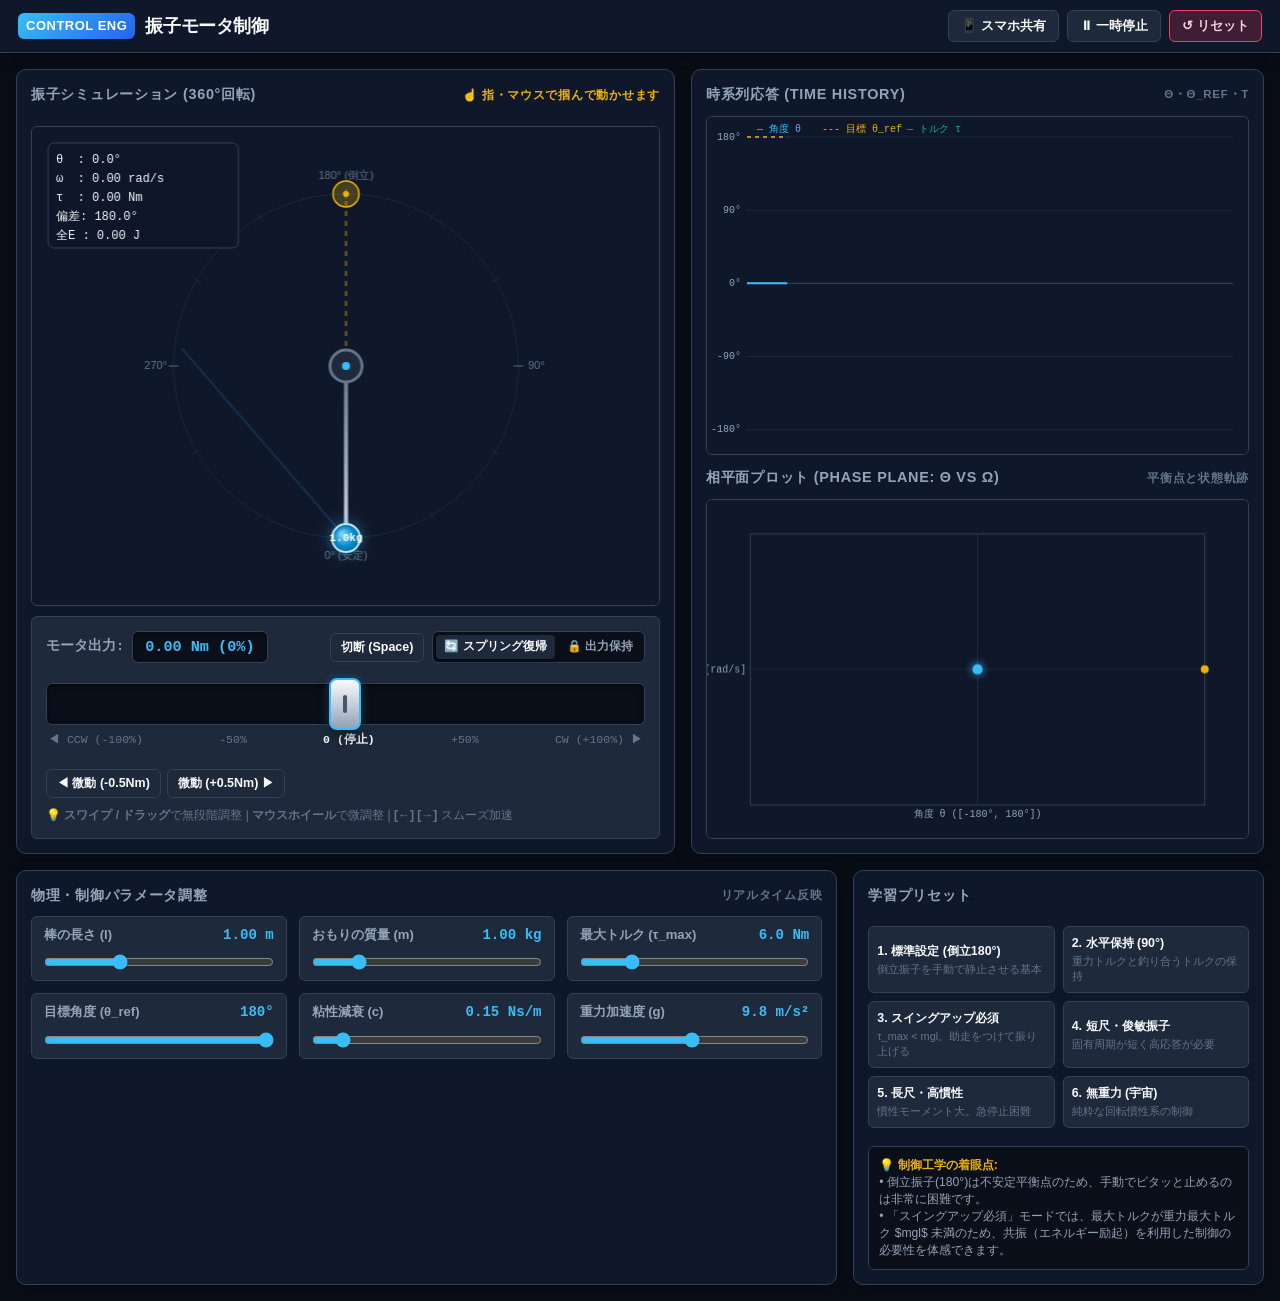
==== index.html @ e3b90280 "feat: アナログスライダー・スワイプ・マウスホイールによるトルク無段階操作に対応" ====
<!DOCTYPE html>
<html lang="ja">
<head>
    <meta charset="UTF-8">
    <meta name="viewport" content="width=device-width, initial-scale=1.0, maximum-scale=1.0, user-scalable=no">
    <meta name="theme-color" content="#0f172a">
    <title>制御工学学習シミュレータ | 振子モータ制御</title>
    <link rel="manifest" href="manifest.json">
    <link rel="stylesheet" href="css/style.css">
</head>
<body>
    <!-- ヘッダー -->
    <header>
        <div class="logo-container">
            <span class="logo-badge">CONTROL ENG</span>
            <h1>振子モータ制御</h1>
        </div>
        <div class="header-actions">
            <button id="btn-share-mobile" class="btn" title="スマホでアクセスするためのQRコードを表示">📱 スマホ共有</button>
            <button id="btn-pause" class="btn">⏸ 一時停止</button>
            <button id="btn-reset" class="btn btn-danger">↺ リセット</button>
        </div>
    </header>

    <!-- スマホ接続用QRコードモーダル -->
    <div id="qr-modal" class="modal-backdrop" style="display: none;">
        <div class="modal-card">
            <div class="modal-header">
                <h3>📱 スマホからアクセス</h3>
                <button id="btn-close-modal" class="btn-close">&times;</button>
            </div>
            <div class="modal-body">
                <p style="font-size: 0.85rem; color: var(--text-secondary); margin-bottom: 12px;">
                    スマートフォンのカメラで以下のQRコードを読み取ると、アプリが開きます。
                </p>
                <div class="qr-image-wrapper">
                    <img id="qr-code-img" src="" alt="QR Code" style="width: 180px; height: 180px; border-radius: 8px; background: #ffffff; padding: 6px;">
                </div>
                <div style="margin-top: 12px; display: flex; flex-direction: column; gap: 6px;">
                    <span style="font-size: 0.75rem; color: var(--text-muted);">接続URL:</span>
                    <div style="display: flex; gap: 6px;">
                        <input id="share-url-input" type="text" readonly style="flex: 1; background: #0b0f19; border: 1px solid var(--border); color: var(--text-primary); padding: 6px 10px; border-radius: 4px; font-family: var(--font-mono); font-size: 0.8rem;">
                        <button id="btn-copy-url" class="btn">コピー</button>
                    </div>
                </div>
                <div style="margin-top: 14px; padding: 8px 10px; background: #0b0f19; border-radius: 6px; font-size: 0.75rem; color: var(--text-muted); line-height: 1.4;">
                    ※ 同じWi-Fi（家庭内や大学・研究室）に接続しているスマホからアクセス可能です。<br>
                    ※ GitHub Pages等にアップロードすると、世界中どこからでもアクセスできるようになります。
                </div>
            </div>
        </div>
    </div>

    <!-- モバイル用ナビゲーションタブ（スマホ画面で表示） -->
    <nav class="mobile-nav-tabs">
        <button class="mobile-tab-btn active" data-tab="sim">🎮 振子操作</button>
        <button class="mobile-tab-btn" data-tab="charts">📈 応答グラフ</button>
        <button class="mobile-tab-btn" data-tab="settings">⚙️ 設定</button>
    </nav>

    <!-- メインコンテンツ -->
    <main class="app-container">
        <!-- セクション 1: 振子シミュレータ本体 -->
        <section id="tab-sim" class="card sim-section tab-section tab-active">
            <div class="card-title">
                <span>振子シミュレーション (360°回転)</span>
                <span style="font-size: 0.75rem; color: var(--accent-yellow);">☝️ 指・マウスで掴んで動かせます</span>
            </div>

            <!-- Canvas -->
            <div class="canvas-wrapper">
                <canvas id="simCanvas"></canvas>
            </div>

            <!-- トルク操作パネル (アナログ連続スライダー ＆ スワイプ操作) -->
            <div class="control-bar">
                <!-- ステータス ＆ 設定ヘッダー -->
                <div class="slider-header-row">
                    <div class="slider-title-group">
                        <span class="torque-meter-label">モータ出力:</span>
                        <span id="torque-val-text" class="torque-val-badge">0.00 Nm (0%)</span>
                    </div>

                    <div class="slider-mode-group">
                        <button id="btn-zero" class="btn btn-sm" title="トルクを即座にゼロにします">切断 (Space)</button>
                        <div class="mode-toggle-group">
                            <button id="mode-spring" class="btn-mode active" title="指・マウスを離すと中央(0Nm)に戻るジョイスティック風操作">🔄 スプリング復帰</button>
                            <button id="mode-hold" class="btn-mode" title="指・マウスを離してもその出力を保持するスロットル操作">🔒 出力保持</button>
                        </div>
                    </div>
                </div>

                <!-- メイン: インタラクティブ・アナログパドル（ドラッグ・スワイプ領域） -->
                <div class="slider-touch-area" id="torque-slider-area" title="マウスドラッグまたは指スワイプで連続的にトルクを調整できます">
                    <div class="slider-track" id="torque-slider-track">
                        <div class="slider-zero-line"></div>
                        <div id="gauge-fill" class="gauge-fill"></div>
                        <div id="torque-slider-thumb" class="slider-thumb">
                            <div class="thumb-grip"></div>
                        </div>
                    </div>

                    <!-- スケール目盛り -->
                    <div class="slider-scale-labels">
                        <span>◀ CCW (-100%)</span>
                        <span>-50%</span>
                        <span style="color: var(--text-primary); font-weight: 700;">0 (停止)</span>
                        <span>+50%</span>
                        <span>CW (+100%) ▶</span>
                    </div>
                </div>

                <!-- 補助ボタン & ヒント -->
                <div class="slider-footer-row">
                    <div class="nudge-buttons">
                        <button id="btn-nudge-left" class="btn btn-sm" title="少し左回転トルクを増やす">◀ 微動 (-0.5Nm)</button>
                        <button id="btn-nudge-right" class="btn btn-sm" title="少し右回転トルクを増やす">微動 (+0.5Nm) ▶</button>
                    </div>
                    <div class="control-hints">
                        💡 <b>スワイプ / ドラッグ</b>で無段階調整 | <b>マウスホイール</b>で微調整 | <b>[←] [→]</b> スムーズ加速
                    </div>
                </div>
            </div>
        </section>

        <!-- セクション 2: 制御工学ダッシュボード（時系列グラフ ＆ 相平面） -->
        <section id="tab-charts" class="card charts-section tab-section">
            <div class="chart-box">
                <div class="card-title">
                    <span>時系列応答 (Time History)</span>
                    <span style="font-size: 0.72rem; color: var(--text-muted);">θ・θ_ref・τ</span>
                </div>
                <div class="chart-canvas-wrapper">
                    <canvas id="timeCanvas"></canvas>
                </div>
            </div>

            <div class="chart-box">
                <div class="card-title">
                    <span>相平面プロット (Phase Plane: θ vs ω)</span>
                    <span style="font-size: 0.72rem; color: var(--text-muted);">平衡点と状態軌跡</span>
                </div>
                <div class="chart-canvas-wrapper">
                    <canvas id="phaseCanvas"></canvas>
                </div>
            </div>
        </section>

        <!-- セクション 3: パラメータ設定 & プリセット & 解説 -->
        <section id="tab-settings" class="settings-section tab-section">
            <!-- パラメータ変更スライダー -->
            <div class="card">
                <div class="card-title">
                    <span>物理・制御パラメータ調整</span>
                    <span style="font-size: 0.72rem; color: var(--text-muted);">リアルタイム反映</span>
                </div>
                <div class="param-grid">
                    <!-- 長さ l -->
                    <div class="param-item">
                        <div class="param-header">
                            <span class="param-name">棒の長さ (l)</span>
                            <span id="val-l" class="param-value">1.00 m</span>
                        </div>
                        <div class="param-slider-row">
                            <input id="param-l" type="range" min="0.3" max="2.5" step="0.05" value="1.0">
                        </div>
                    </div>

                    <!-- 質量 m -->
                    <div class="param-item">
                        <div class="param-header">
                            <span class="param-name">おもりの質量 (m)</span>
                            <span id="val-m" class="param-value">1.00 kg</span>
                        </div>
                        <div class="param-slider-row">
                            <input id="param-m" type="range" min="0.1" max="5.0" step="0.1" value="1.0">
                        </div>
                    </div>

                    <!-- 最大トルク tauMax -->
                    <div class="param-item">
                        <div class="param-header">
                            <span class="param-name">最大トルク (τ_max)</span>
                            <span id="val-tauMax" class="param-value">8.0 Nm</span>
                        </div>
                        <div class="param-slider-row">
                            <input id="param-tauMax" type="range" min="1.0" max="25.0" step="0.5" value="8.0">
                        </div>
                    </div>

                    <!-- 目標角度 targetDeg -->
                    <div class="param-item">
                        <div class="param-header">
                            <span class="param-name">目標角度 (θ_ref)</span>
                            <span id="val-targetDeg" class="param-value">180°</span>
                        </div>
                        <div class="param-slider-row">
                            <input id="param-targetDeg" type="range" min="-180" max="180" step="5" value="180">
                        </div>
                    </div>

                    <!-- 粘性減衰 c -->
                    <div class="param-item">
                        <div class="param-header">
                            <span class="param-name">粘性減衰 (c)</span>
                            <span id="val-c" class="param-value">0.15 Ns/m</span>
                        </div>
                        <div class="param-slider-row">
                            <input id="param-c" type="range" min="0.0" max="1.5" step="0.02" value="0.15">
                        </div>
                    </div>

                    <!-- 重力加速度 g -->
                    <div class="param-item">
                        <div class="param-header">
                            <span class="param-name">重力加速度 (g)</span>
                            <span id="val-g" class="param-value">9.8 m/s²</span>
                        </div>
                        <div class="param-slider-row">
                            <input id="param-g" type="range" min="0.0" max="20.0" step="0.2" value="9.8">
                        </div>
                    </div>
                </div>
            </div>

            <!-- プリセット & 制御工学ヒント -->
            <div class="card preset-panel">
                <div class="card-title">
                    <span>学習プリセット</span>
                </div>
                <div class="preset-list">
                    <button class="btn-preset" data-preset="default">
                        <span class="preset-name">1. 標準設定 (倒立180°)</span>
                        <span class="preset-desc">倒立振子を手動で静止させる基本</span>
                    </button>
                    <button class="btn-preset" data-preset="pendulum90">
                        <span class="preset-name">2. 水平保持 (90°)</span>
                        <span class="preset-desc">重力トルクと釣り合うトルクの保持</span>
                    </button>
                    <button class="btn-preset" data-preset="lowTorque">
                        <span class="preset-name">3. スイングアップ必須</span>
                        <span class="preset-desc">τ_max &lt; mgl。助走をつけて振り上げる</span>
                    </button>
                    <button class="btn-preset" data-preset="fastShort">
                        <span class="preset-name">4. 短尺・俊敏振子</span>
                        <span class="preset-desc">固有周期が短く高応答が必要</span>
                    </button>
                    <button class="btn-preset" data-preset="heavyLong">
                        <span class="preset-name">5. 長尺・高慣性</span>
                        <span class="preset-desc">慣性モーメント大。急停止困難</span>
                    </button>
                    <button class="btn-preset" data-preset="zeroG">
                        <span class="preset-name">6. 無重力 (宇宙)</span>
                        <span class="preset-desc">純粋な回転慣性系の制御</span>
                    </button>
                </div>

                <div style="margin-top: 8px; padding: 10px; background: #0b0f19; border-radius: var(--radius-sm); border: 1px solid var(--border); font-size: 0.76rem; color: var(--text-secondary); line-height: 1.4;">
                    <strong style="color: var(--accent-yellow);">💡 制御工学の着眼点:</strong><br>
                    • 倒立振子(180°)は不安定平衡点のため、手動でピタッと止めるのは非常に困難です。<br>
                    • 「スイングアップ必須」モードでは、最大トルクが重力最大トルク $mgl$ 未満のため、共振（エネルギー励起）を利用した制御の必要性を体感できます。
                </div>
            </div>
        </section>
    </main>

    <!-- メインスクリプト -->
    <script type="module" src="js/app.js"></script>
</body>
</html>
---- css/style.css ----
/* style.css - 制御工学学習用 振子モータ制御シミュレータ (PC & モバイル完全対応) */

:root {
    --bg-base: #090d16;
    --bg-surface: #0f172a;
    --bg-card: #1e293b;
    --bg-card-hover: #273549;
    --border: #334155;
    --border-highlight: #475569;
    
    --text-primary: #f8fafc;
    --text-secondary: #94a3b8;
    --text-muted: #64748b;

    --accent-blue: #38bdf8;
    --accent-green: #10b981;
    --accent-yellow: #eab308;
    --accent-red: #f43f5e;
    --accent-purple: #c084fc;

    --radius-sm: 6px;
    --radius-md: 10px;
    --radius-lg: 16px;

    --font-mono: "SF Mono", "Fira Code", "Courier New", monospace;
    --font-sans: -apple-system, BlinkMacSystemFont, "Segoe UI", Roboto, "Helvetica Neue", Arial, sans-serif;
}

* {
    box-sizing: border-box;
    margin: 0;
    padding: 0;
    -webkit-tap-highlight-color: transparent;
}

body {
    background-color: var(--bg-base);
    color: var(--text-primary);
    font-family: var(--font-sans);
    min-height: 100vh;
    display: flex;
    flex-direction: column;
    overflow-x: hidden;
    line-height: 1.5;
    touch-action: manipulation;
}

/* ヘッダー */
header {
    background: var(--bg-surface);
    border-bottom: 1px solid var(--border);
    padding: 10px 18px;
    display: flex;
    justify-content: space-between;
    align-items: center;
    box-shadow: 0 4px 12px rgba(0, 0, 0, 0.3);
    position: sticky;
    top: 0;
    z-index: 100;
}

.logo-container {
    display: flex;
    align-items: center;
    gap: 10px;
}

.logo-badge {
    background: linear-gradient(135deg, var(--accent-blue), #2563eb);
    color: #ffffff;
    font-weight: 800;
    font-size: 13px;
    padding: 3px 8px;
    border-radius: var(--radius-sm);
    letter-spacing: 0.5px;
}

h1 {
    font-size: 1.15rem;
    font-weight: 700;
    letter-spacing: -0.02em;
}

.header-actions {
    display: flex;
    gap: 8px;
    align-items: center;
}

.btn {
    background: var(--bg-card);
    color: var(--text-primary);
    border: 1px solid var(--border);
    padding: 6px 12px;
    border-radius: var(--radius-sm);
    font-size: 0.82rem;
    font-weight: 600;
    cursor: pointer;
    transition: all 0.15s ease;
    display: inline-flex;
    align-items: center;
    gap: 6px;
    user-select: none;
}

.btn:hover {
    background: var(--bg-card-hover);
    border-color: var(--border-highlight);
}

.btn:active {
    transform: translateY(1px);
}

.btn-primary {
    background: #0284c7;
    border-color: #38bdf8;
}

.btn-danger {
    background: rgba(244, 63, 94, 0.2);
    border-color: var(--accent-red);
    color: #fecdd3;
}

/* モーダル */
.modal-backdrop {
    position: fixed;
    top: 0;
    left: 0;
    width: 100vw;
    height: 100vh;
    background: rgba(0, 0, 0, 0.7);
    backdrop-filter: blur(4px);
    display: flex;
    justify-content: center;
    align-items: center;
    z-index: 1000;
}

.modal-card {
    background: var(--bg-surface);
    border: 1px solid var(--border);
    border-radius: var(--radius-md);
    padding: 20px;
    max-width: 360px;
    width: 90%;
    box-shadow: 0 10px 30px rgba(0, 0, 0, 0.6);
}

.modal-header {
    display: flex;
    justify-content: space-between;
    align-items: center;
    margin-bottom: 12px;
}

.btn-close {
    background: transparent;
    border: none;
    color: var(--text-muted);
    font-size: 1.4rem;
    cursor: pointer;
    line-height: 1;
}

.btn-close:hover {
    color: var(--text-primary);
}

.qr-image-wrapper {
    display: flex;
    justify-content: center;
    align-items: center;
    padding: 10px;
}

/* モバイル用タブナビゲーション（スマホ表示時に表示） */
.mobile-nav-tabs {
    display: none;
    background: var(--bg-surface);
    border-bottom: 1px solid var(--border);
    padding: 6px 12px;
    gap: 6px;
    position: sticky;
    top: 53px;
    z-index: 90;
}

.mobile-tab-btn {
    flex: 1;
    padding: 8px 4px;
    font-size: 0.85rem;
    font-weight: 700;
    background: transparent;
    border: 1px solid transparent;
    color: var(--text-secondary);
    border-radius: var(--radius-sm);
    cursor: pointer;
    text-align: center;
    transition: all 0.15s ease;
}

.mobile-tab-btn.active {
    background: var(--bg-card);
    border-color: var(--accent-blue);
    color: var(--accent-blue);
    box-shadow: 0 2px 8px rgba(0, 0, 0, 0.3);
}

/* メインレイアウト */
.app-container {
    flex: 1;
    display: grid;
    grid-template-columns: 1.15fr 1fr;
    grid-template-rows: auto auto;
    gap: 16px;
    padding: 16px;
    max-width: 1600px;
    margin: 0 auto;
    width: 100%;
}

/* カード共通 */
.card {
    background: var(--bg-surface);
    border: 1px solid var(--border);
    border-radius: var(--radius-md);
    padding: 14px;
    display: flex;
    flex-direction: column;
    box-shadow: 0 4px 16px rgba(0, 0, 0, 0.25);
    position: relative;
    overflow: hidden;
}

.card-title {
    font-size: 0.9rem;
    font-weight: 700;
    color: var(--text-secondary);
    text-transform: uppercase;
    letter-spacing: 0.05em;
    margin-bottom: 10px;
    display: flex;
    justify-content: space-between;
    align-items: center;
}

/* シミュレータエリア */
.sim-section {
    display: flex;
    flex-direction: column;
    gap: 10px;
}

.canvas-wrapper {
    position: relative;
    width: 100%;
    height: 480px;
    background: #0f172a;
    border-radius: var(--radius-sm);
    overflow: hidden;
    border: 1px solid var(--border);
    touch-action: none; /* 指ドラッグ時の画面スクロールを抑止 */
}

canvas#simCanvas {
    width: 100%;
    height: 100%;
    display: block;
    cursor: grab;
}

canvas#simCanvas:active {
    cursor: grabbing;
}

/* トルク操作コントローラー (アナログパドル ＆ スライダー) */
.control-bar {
    background: var(--bg-card);
    border: 1px solid var(--border);
    border-radius: var(--radius-sm);
    padding: 14px;
    display: flex;
    flex-direction: column;
    gap: 12px;
    user-select: none;
}

.slider-header-row {
    display: flex;
    justify-content: space-between;
    align-items: center;
    flex-wrap: wrap;
    gap: 8px;
}

.slider-title-group {
    display: flex;
    align-items: center;
    gap: 8px;
}

.torque-meter-label {
    font-family: var(--font-mono);
    font-size: 0.85rem;
    font-weight: 700;
    color: var(--text-secondary);
}

.torque-val-badge {
    background: #0b0f19;
    border: 1px solid var(--border);
    color: var(--accent-blue);
    font-family: var(--font-mono);
    font-size: 0.95rem;
    font-weight: 800;
    padding: 4px 12px;
    border-radius: var(--radius-sm);
    min-width: 130px;
    text-align: center;
    box-shadow: inset 0 2px 4px rgba(0, 0, 0, 0.4);
}

.torque-val-badge.ccw {
    color: #34d399;
    border-color: rgba(16, 185, 129, 0.4);
}

.torque-val-badge.cw {
    color: #fb7185;
    border-color: rgba(244, 63, 94, 0.4);
}

.slider-mode-group {
    display: flex;
    align-items: center;
    gap: 8px;
}

.btn-sm {
    padding: 5px 10px;
    font-size: 0.78rem;
}

/* メインのタッチ・ドラッグスライダー領域 */
.slider-touch-area {
    padding: 8px 0;
    cursor: pointer;
    touch-action: none; /* スマホでのスワイプ時にブラウザスクロールをブロック */
}

.slider-track {
    height: 42px;
    background: #0b0f19;
    border-radius: var(--radius-sm);
    position: relative;
    border: 1.5px solid var(--border);
    box-shadow: inset 0 2px 6px rgba(0, 0, 0, 0.6);
    overflow: visible;
}

.slider-zero-line {
    position: absolute;
    left: 50%;
    top: 0;
    bottom: 0;
    width: 2px;
    background: #94a3b8;
    z-index: 2;
    transform: translateX(-50%);
}

.gauge-fill {
    position: absolute;
    top: 0;
    bottom: 0;
    width: 0%;
    left: 50%;
    z-index: 1;
    border-radius: 4px;
}

.gauge-fill.ccw {
    background: linear-gradient(90deg, rgba(5, 150, 105, 0.3), #10b981);
    box-shadow: 0 0 12px rgba(16, 185, 129, 0.5);
}

.gauge-fill.cw {
    background: linear-gradient(270deg, rgba(225, 29, 72, 0.3), #f43f5e);
    box-shadow: 0 0 12px rgba(244, 63, 94, 0.5);
}

/* スライダードラッグつまみ (ノブ) */
.slider-thumb {
    position: absolute;
    top: -6px;
    bottom: -6px;
    width: 32px;
    left: 50%;
    transform: translateX(-50%);
    background: linear-gradient(180deg, #f8fafc, #94a3b8);
    border: 2px solid var(--accent-blue);
    border-radius: 8px;
    box-shadow: 0 4px 12px rgba(0, 0, 0, 0.7), 0 0 10px rgba(56, 189, 248, 0.4);
    cursor: grab;
    z-index: 10;
    display: flex;
    justify-content: center;
    align-items: center;
    transition: transform 0.05s ease, border-color 0.15s ease, box-shadow 0.15s ease;
}

.slider-thumb.dragging {
    cursor: grabbing;
    border-color: #fef08a;
    box-shadow: 0 4px 16px rgba(0, 0, 0, 0.8), 0 0 18px #eab308;
    transform: translateX(-50%) scale(1.08);
}

.thumb-grip {
    width: 4px;
    height: 18px;
    background: #475569;
    border-radius: 2px;
}

.slider-scale-labels {
    display: flex;
    justify-content: space-between;
    font-size: 0.72rem;
    color: var(--text-muted);
    font-family: var(--font-mono);
    margin-top: 6px;
    padding: 0 2px;
}

.slider-footer-row {
    display: flex;
    justify-content: space-between;
    align-items: center;
    flex-wrap: wrap;
    gap: 8px;
    font-size: 0.76rem;
}

.nudge-buttons {
    display: flex;
    gap: 6px;
}

.control-hints {
    color: var(--text-muted);
    font-size: 0.75rem;
}

kbd {
    background: #0b0f19;
    border: 1px solid var(--border);
    padding: 2px 5px;
    border-radius: 4px;
    font-family: var(--font-mono);
    color: var(--text-secondary);
}

/* グラフ・ダッシュボードエリア */
.charts-section {
    display: flex;
    flex-direction: column;
    gap: 12px;
}

.chart-box {
    flex: 1;
    display: flex;
    flex-direction: column;
    min-height: 230px;
}

.chart-canvas-wrapper {
    flex: 1;
    position: relative;
    background: #0f172a;
    border-radius: var(--radius-sm);
    border: 1px solid var(--border);
    overflow: hidden;
}

canvas#timeCanvas, canvas#phaseCanvas {
    width: 100%;
    height: 100%;
    display: block;
}

/* 下部: パラメータ設定パネル */
.settings-section {
    grid-column: 1 / -1;
    display: grid;
    grid-template-columns: 2fr 1fr;
    gap: 16px;
}

.param-grid {
    display: grid;
    grid-template-columns: repeat(auto-fit, minmax(220px, 1fr));
    gap: 12px;
}

.param-item {
    background: var(--bg-card);
    border: 1px solid var(--border);
    border-radius: var(--radius-sm);
    padding: 8px 12px;
    display: flex;
    flex-direction: column;
    gap: 6px;
}

.param-header {
    display: flex;
    justify-content: space-between;
    align-items: baseline;
}

.param-name {
    font-size: 0.82rem;
    font-weight: 600;
    color: var(--text-secondary);
}

.param-value {
    font-family: var(--font-mono);
    font-size: 0.88rem;
    font-weight: 700;
    color: var(--accent-blue);
}

.param-slider-row {
    display: flex;
    align-items: center;
    gap: 10px;
}

input[type="range"] {
    flex: 1;
    height: 20px;
    accent-color: var(--accent-blue);
    cursor: pointer;
}

/* プリセットパネル */
.preset-panel {
    display: flex;
    flex-direction: column;
    gap: 10px;
}

.preset-list {
    display: grid;
    grid-template-columns: 1fr 1fr;
    gap: 8px;
}

.btn-preset {
    background: var(--bg-card);
    border: 1px solid var(--border);
    color: var(--text-primary);
    padding: 8px;
    border-radius: var(--radius-sm);
    font-size: 0.78rem;
    text-align: left;
    cursor: pointer;
    transition: all 0.15s ease;
}

.btn-preset:hover {
    background: var(--bg-card-hover);
    border-color: var(--accent-blue);
}

.btn-preset .preset-name {
    font-weight: 700;
    display: block;
    margin-bottom: 2px;
}

.btn-preset .preset-desc {
    font-size: 0.68rem;
    color: var(--text-muted);
}

/* モード切り替えスイッチ */
.mode-toggle-group {
    display: flex;
    gap: 4px;
    background: #0b0f19;
    padding: 3px;
    border-radius: var(--radius-sm);
    border: 1px solid var(--border);
}

.btn-mode {
    background: transparent;
    border: none;
    color: var(--text-secondary);
    padding: 4px 8px;
    border-radius: 4px;
    font-size: 0.74rem;
    font-weight: 600;
    cursor: pointer;
}

.btn-mode.active {
    background: var(--bg-card);
    color: var(--text-primary);
    box-shadow: 0 2px 4px rgba(0, 0, 0, 0.4);
}

/* ========================================================
   📱 スマートフォン・タブレット向けレスポンシブスタイル
   ======================================================== */
@media (max-width: 860px) {
    body {
        padding-bottom: 20px;
    }

    header {
        padding: 8px 14px;
    }

    h1 {
        font-size: 1.0rem;
    }

    .mobile-nav-tabs {
        display: flex;
    }

    .app-container {
        display: block;
        padding: 10px;
    }

    /* モバイルタブの表示・非表示切替 */
    .tab-section {
        display: none;
    }

    .tab-section.tab-active {
        display: flex;
    }

    /* シミュレータ画面のスマホ最適化 */
    .canvas-wrapper {
        height: 48vh;
        min-height: 260px;
        max-height: 400px;
    }

    .slider-track {
        height: 46px;
    }

    .slider-thumb {
        width: 38px;
        top: -4px;
        bottom: -4px;
    }

    .slider-footer-row {
        flex-direction: column;
        align-items: stretch;
    }

    .nudge-buttons {
        width: 100%;
    }

    .nudge-buttons .btn {
        flex: 1;
        padding: 8px;
    }

    /* グラフセクションのスマホ最適化 */
    .charts-section {
        gap: 14px;
    }

    .chart-box {
        min-height: 240px;
        height: 38vh;
    }

    /* 設定セクションのスマホ最適化 */
    .settings-section {
        display: flex;
        flex-direction: column;
        gap: 12px;
    }

    .preset-list {
        grid-template-columns: 1fr;
    }
}
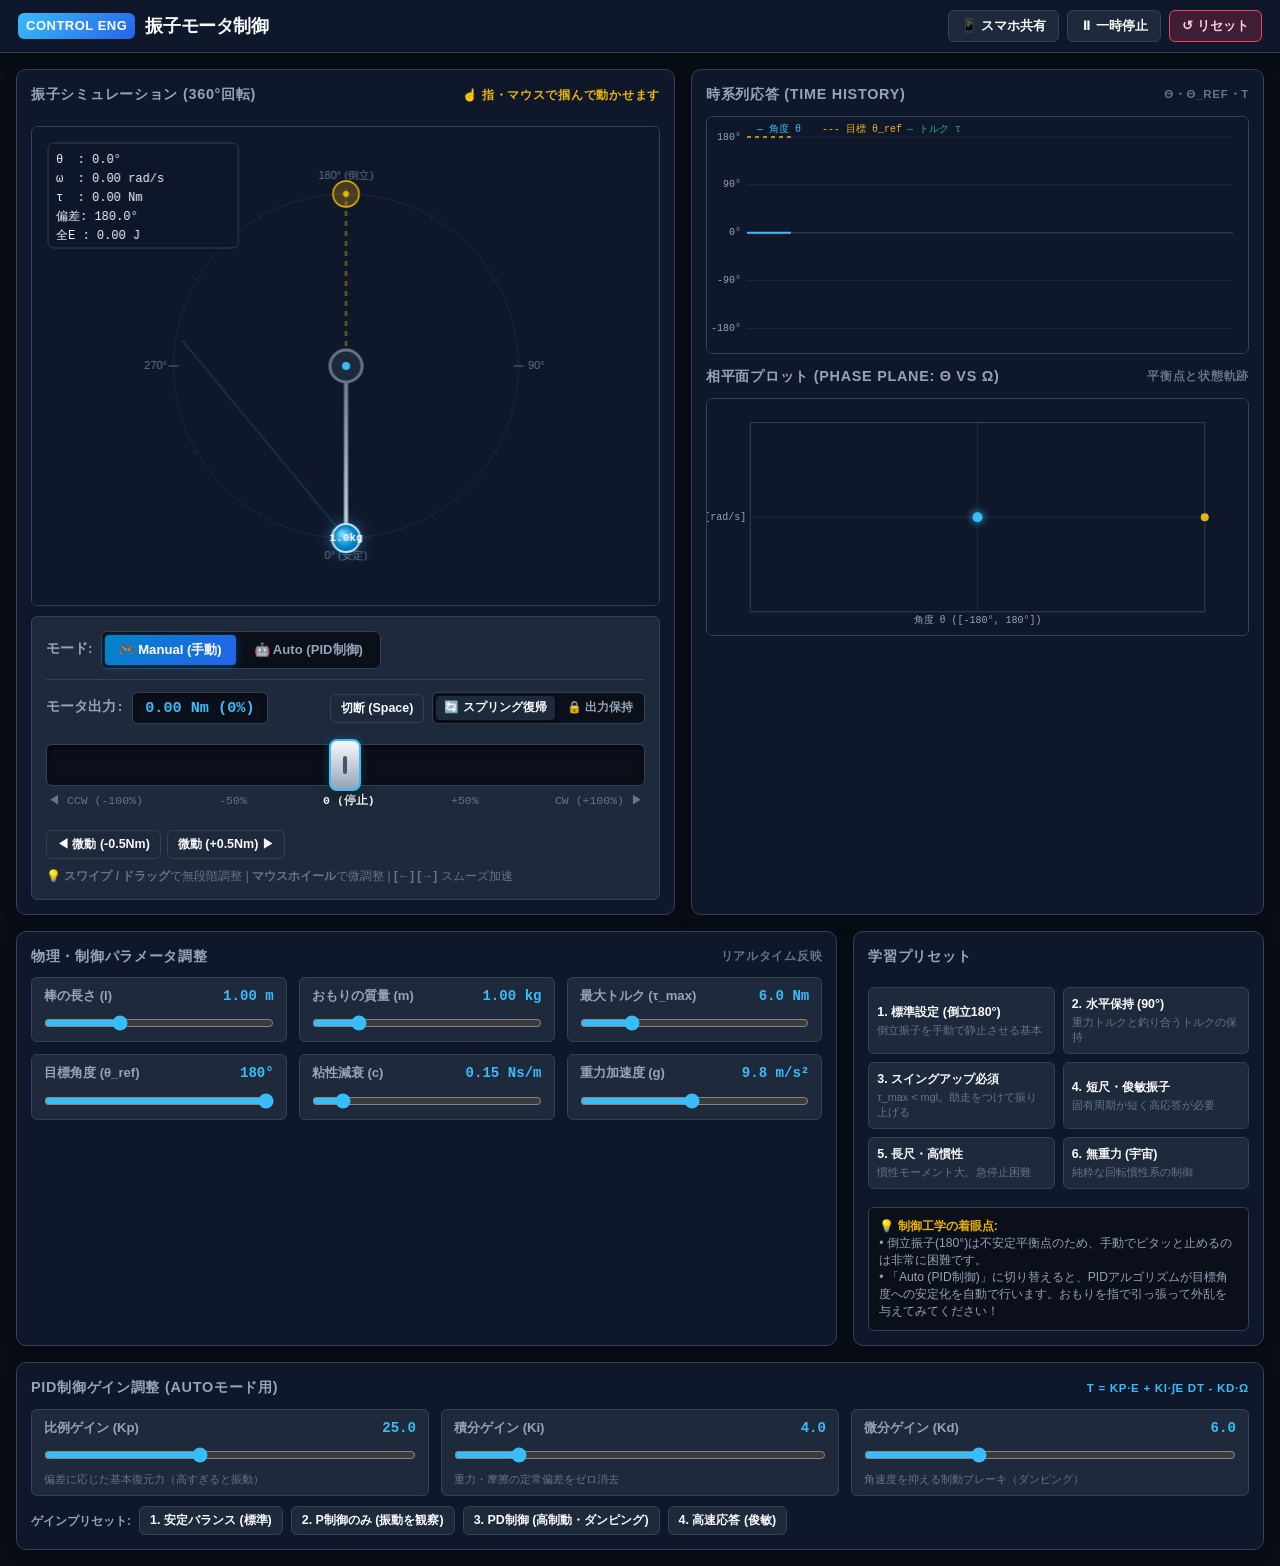
==== commit 3f8421bb: "feat: Manual / Auto (PID位置制御) モードおよびリアルタイムゲイン調整機能を追加" ====
--- a/index.html
+++ b/index.html
@@ -72,8 +72,22 @@
                 <canvas id="simCanvas"></canvas>
             </div>
 
-            <!-- トルク操作パネル (アナログ連続スライダー ＆ スワイプ操作) -->
+            <!-- トルク操作パネル (Manual / Auto PID ＆ アナログ連続スライダー) -->
             <div class="control-bar">
+                <!-- モード切替バー: Manual (手動) vs Auto (PID自動制御) -->
+                <div class="drive-mode-bar">
+                    <div style="display: flex; align-items: center; gap: 8px;">
+                        <span style="font-size: 0.85rem; font-weight: 700; color: var(--text-secondary);">モード:</span>
+                        <div class="drive-toggle-group">
+                            <button id="drive-manual" class="btn-drive active" title="人間による手動操作">🎮 Manual (手動)</button>
+                            <button id="drive-auto" class="btn-drive" title="PIDコントローラによる目標角度への自動位置制御">🤖 Auto (PID制御)</button>
+                        </div>
+                    </div>
+                    <div id="pid-status-badge" class="pid-status-badge" style="display: none;">
+                        <span class="pulse-dot"></span> PID稼働中
+                    </div>
+                </div>
+
                 <!-- ステータス ＆ 設定ヘッダー -->
                 <div class="slider-header-row">
                     <div class="slider-title-group">
@@ -83,7 +97,7 @@
 
                     <div class="slider-mode-group">
                         <button id="btn-zero" class="btn btn-sm" title="トルクを即座にゼロにします">切断 (Space)</button>
-                        <div class="mode-toggle-group">
+                        <div class="mode-toggle-group" id="manual-mode-toggles">
                             <button id="mode-spring" class="btn-mode active" title="指・マウスを離すと中央(0Nm)に戻るジョイスティック風操作">🔄 スプリング復帰</button>
                             <button id="mode-hold" class="btn-mode" title="指・マウスを離してもその出力を保持するスロットル操作">🔒 出力保持</button>
                         </div>
@@ -258,7 +272,61 @@
                 <div style="margin-top: 8px; padding: 10px; background: #0b0f19; border-radius: var(--radius-sm); border: 1px solid var(--border); font-size: 0.76rem; color: var(--text-secondary); line-height: 1.4;">
                     <strong style="color: var(--accent-yellow);">💡 制御工学の着眼点:</strong><br>
                     • 倒立振子(180°)は不安定平衡点のため、手動でピタッと止めるのは非常に困難です。<br>
-                    • 「スイングアップ必須」モードでは、最大トルクが重力最大トルク $mgl$ 未満のため、共振（エネルギー励起）を利用した制御の必要性を体感できます。
+                    • 「Auto (PID制御)」に切り替えると、PIDアルゴリズムが目標角度への安定化を自動で行います。おもりを指で引っ張って外乱を与えてみてください！
+                </div>
+            </div>
+
+            <!-- PID制御パラメータ調整カード -->
+            <div class="card pid-panel" style="grid-column: 1 / -1;">
+                <div class="card-title">
+                    <span>PID制御ゲイン調整 (Autoモード用)</span>
+                    <span style="font-size: 0.72rem; color: var(--accent-blue);">τ = Kp·e + Ki·∫e dt - Kd·ω</span>
+                </div>
+                <div class="param-grid">
+                    <!-- Kp -->
+                    <div class="param-item">
+                        <div class="param-header">
+                            <span class="param-name">比例ゲイン (Kp)</span>
+                            <span id="val-kp" class="param-value">25.0</span>
+                        </div>
+                        <div class="param-slider-row">
+                            <input id="param-kp" type="range" min="0.0" max="60.0" step="1.0" value="25.0">
+                        </div>
+                        <span style="font-size: 0.68rem; color: var(--text-muted);">偏差に応じた基本復元力（高すぎると振動）</span>
+                    </div>
+
+                    <!-- Ki -->
+                    <div class="param-item">
+                        <div class="param-header">
+                            <span class="param-name">積分ゲイン (Ki)</span>
+                            <span id="val-ki" class="param-value">4.0</span>
+                        </div>
+                        <div class="param-slider-row">
+                            <input id="param-ki" type="range" min="0.0" max="25.0" step="0.5" value="4.0">
+                        </div>
+                        <span style="font-size: 0.68rem; color: var(--text-muted);">重力・摩擦の定常偏差をゼロ消去</span>
+                    </div>
+
+                    <!-- Kd -->
+                    <div class="param-item">
+                        <div class="param-header">
+                            <span class="param-name">微分ゲイン (Kd)</span>
+                            <span id="val-kd" class="param-value">6.0</span>
+                        </div>
+                        <div class="param-slider-row">
+                            <input id="param-kd" type="range" min="0.0" max="20.0" step="0.5" value="6.0">
+                        </div>
+                        <span style="font-size: 0.68rem; color: var(--text-muted);">角速度を抑える制動ブレーキ（ダンピング）</span>
+                    </div>
+                </div>
+
+                <!-- PIDゲインプリセット -->
+                <div style="margin-top: 10px; display: flex; gap: 8px; flex-wrap: wrap; align-items: center;">
+                    <span style="font-size: 0.76rem; color: var(--text-secondary); font-weight: 700;">ゲインプリセット:</span>
+                    <button class="btn btn-sm btn-pid-preset" data-kp="25" data-ki="4" data-kd="6">1. 安定バランス (標準)</button>
+                    <button class="btn btn-sm btn-pid-preset" data-kp="20" data-ki="0" data-kd="0">2. P制御のみ (振動を観察)</button>
+                    <button class="btn btn-sm btn-pid-preset" data-kp="25" data-ki="0" data-kd="8">3. PD制御 (高制動・ダンピング)</button>
+                    <button class="btn btn-sm btn-pid-preset" data-kp="45" data-ki="6" data-kd="9">4. 高速応答 (俊敏)</button>
                 </div>
             </div>
         </section>
--- a/css/style.css
+++ b/css/style.css
@@ -285,6 +285,75 @@
     flex-direction: column;
     gap: 12px;
     user-select: none;
+}
+
+/* モード切替バー: Manual vs Auto */
+.drive-mode-bar {
+    display: flex;
+    justify-content: space-between;
+    align-items: center;
+    padding-bottom: 10px;
+    border-bottom: 1px solid var(--border);
+    flex-wrap: wrap;
+    gap: 8px;
+}
+
+.drive-toggle-group {
+    display: flex;
+    gap: 4px;
+    background: #0b0f19;
+    padding: 3px;
+    border-radius: var(--radius-sm);
+    border: 1px solid var(--border);
+}
+
+.btn-drive {
+    background: transparent;
+    border: none;
+    color: var(--text-secondary);
+    padding: 6px 14px;
+    border-radius: 4px;
+    font-size: 0.82rem;
+    font-weight: 700;
+    cursor: pointer;
+    transition: all 0.15s ease;
+}
+
+.btn-drive:hover {
+    color: var(--text-primary);
+}
+
+.btn-drive.active {
+    background: linear-gradient(135deg, #0284c7, #2563eb);
+    color: #ffffff;
+    box-shadow: 0 2px 8px rgba(2, 132, 199, 0.4);
+}
+
+.pid-status-badge {
+    display: inline-flex;
+    align-items: center;
+    gap: 6px;
+    font-size: 0.76rem;
+    font-weight: 700;
+    color: #34d399;
+    background: rgba(16, 185, 129, 0.15);
+    border: 1px solid rgba(16, 185, 129, 0.4);
+    padding: 3px 10px;
+    border-radius: 12px;
+}
+
+.pulse-dot {
+    width: 8px;
+    height: 8px;
+    background: #10b981;
+    border-radius: 50%;
+    animation: pulse 1.5s infinite;
+}
+
+@keyframes pulse {
+    0% { transform: scale(0.95); opacity: 0.8; }
+    50% { transform: scale(1.3); opacity: 1; box-shadow: 0 0 8px #10b981; }
+    100% { transform: scale(0.95); opacity: 0.8; }
 }
 
 .slider-header-row {
@@ -471,14 +540,16 @@
 }
 
 .chart-box {
-    flex: 1;
     display: flex;
     flex-direction: column;
-    min-height: 230px;
+    min-height: 240px;
+    height: 270px;
 }
 
 .chart-canvas-wrapper {
     flex: 1;
+    min-height: 200px;
+    height: 220px;
     position: relative;
     background: #0f172a;
     border-radius: var(--radius-sm);
@@ -487,6 +558,9 @@
 }
 
 canvas#timeCanvas, canvas#phaseCanvas {
+    position: absolute;
+    top: 0;
+    left: 0;
     width: 100%;
     height: 100%;
     display: block;
@@ -621,7 +695,7 @@
    ======================================================== */
 @media (max-width: 860px) {
     body {
-        padding-bottom: 20px;
+        padding-bottom: 30px;
     }
 
     header {
@@ -634,27 +708,31 @@
 
     .mobile-nav-tabs {
         display: flex;
+        position: sticky;
+        top: 0;
+        z-index: 100;
+        background: rgba(15, 23, 42, 0.95);
+        backdrop-filter: blur(8px);
     }
 
     .app-container {
-        display: block;
+        display: flex;
+        flex-direction: column;
+        gap: 16px;
         padding: 10px;
     }
 
-    /* モバイルタブの表示・非表示切替 */
+    /* スマホでも全セクションを常時表示（サイズ0pxバグを根本解決） */
     .tab-section {
-        display: none;
-    }
-
-    .tab-section.tab-active {
-        display: flex;
+        display: flex !important;
+        scroll-margin-top: 55px;
     }
 
     /* シミュレータ画面のスマホ最適化 */
     .canvas-wrapper {
-        height: 48vh;
-        min-height: 260px;
-        max-height: 400px;
+        height: 44vh;
+        min-height: 250px;
+        max-height: 380px;
     }
 
     .slider-track {
@@ -687,8 +765,13 @@
     }
 
     .chart-box {
-        min-height: 240px;
-        height: 38vh;
+        min-height: 220px;
+        height: 240px;
+    }
+
+    .chart-canvas-wrapper {
+        min-height: 180px;
+        height: 190px;
     }
 
     /* 設定セクションのスマホ最適化 */
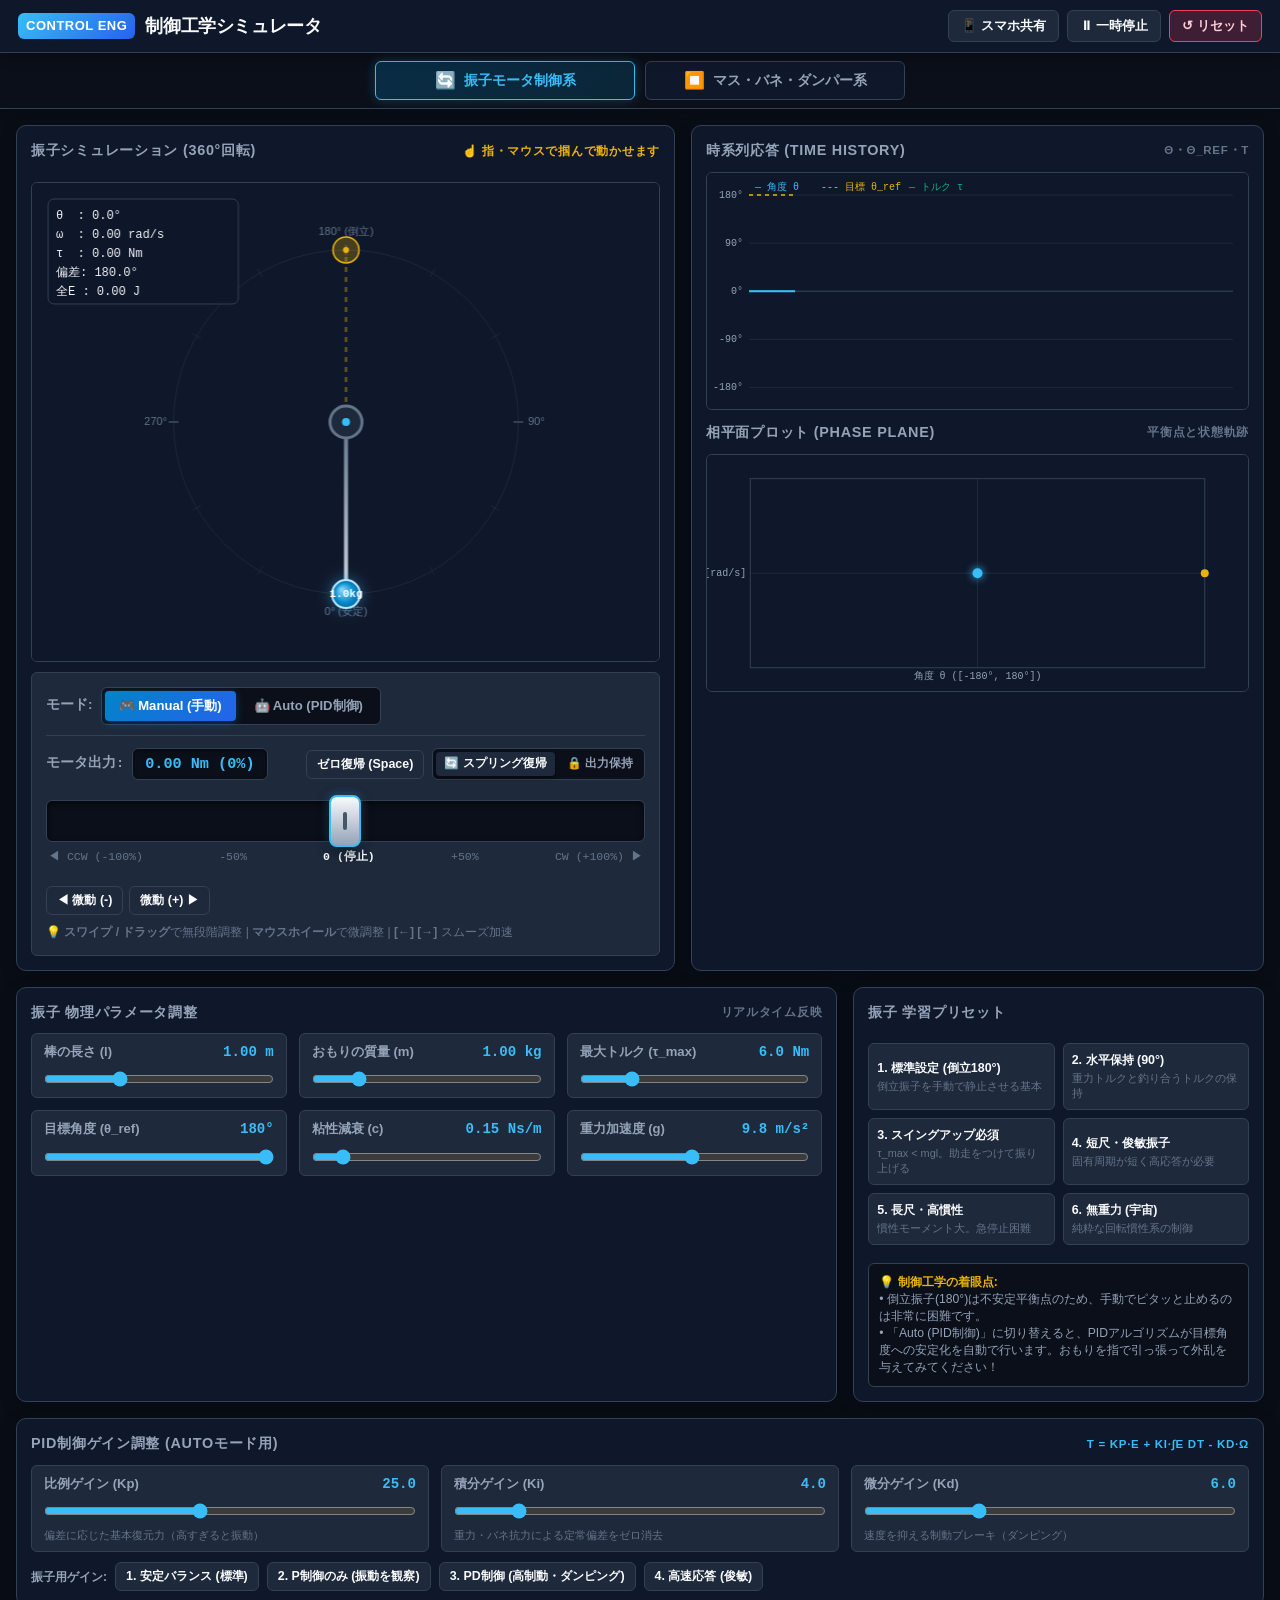
==== commit b7cc37fd: "Add Mass-Spring-Damper system simulation and dual system switching" ====
--- a/index.html
+++ b/index.html
@@ -13,7 +13,7 @@
     <header>
         <div class="logo-container">
             <span class="logo-badge">CONTROL ENG</span>
-            <h1>振子モータ制御</h1>
+            <h1 id="app-header-title">制御工学シミュレータ</h1>
         </div>
         <div class="header-actions">
             <button id="btn-share-mobile" class="btn" title="スマホでアクセスするためのQRコードを表示">📱 スマホ共有</button>
@@ -22,6 +22,18 @@
         </div>
     </header>
 
+    <!-- システム切替バー（振子モータ制御 ⇔ マス・バネ・ダンパー系） -->
+    <div class="system-selector-bar">
+        <button id="btn-sys-pendulum" class="sys-btn active" title="回転振子モータ制御系">
+            <span class="sys-icon">🔄</span>
+            <span class="sys-title">振子モータ制御系</span>
+        </button>
+        <button id="btn-sys-msd" class="sys-btn" title="マス・バネ・ダンパー位置制御系">
+            <span class="sys-icon">⏹️</span>
+            <span class="sys-title">マス・バネ・ダンパー系</span>
+        </button>
+    </div>
+
     <!-- スマホ接続用QRコードモーダル -->
     <div id="qr-modal" class="modal-backdrop" style="display: none;">
         <div class="modal-card">
@@ -53,17 +65,17 @@
 
     <!-- モバイル用ナビゲーションタブ（スマホ画面で表示） -->
     <nav class="mobile-nav-tabs">
-        <button class="mobile-tab-btn active" data-tab="sim">🎮 振子操作</button>
+        <button class="mobile-tab-btn active" data-tab="sim">🎮 操作画面</button>
         <button class="mobile-tab-btn" data-tab="charts">📈 応答グラフ</button>
         <button class="mobile-tab-btn" data-tab="settings">⚙️ 設定</button>
     </nav>
 
     <!-- メインコンテンツ -->
     <main class="app-container">
-        <!-- セクション 1: 振子シミュレータ本体 -->
+        <!-- セクション 1: シミュレータ本体 -->
         <section id="tab-sim" class="card sim-section tab-section tab-active">
             <div class="card-title">
-                <span>振子シミュレーション (360°回転)</span>
+                <span id="sim-title-text">振子シミュレーション (360°回転)</span>
                 <span style="font-size: 0.75rem; color: var(--accent-yellow);">☝️ 指・マウスで掴んで動かせます</span>
             </div>
 
@@ -72,7 +84,7 @@
                 <canvas id="simCanvas"></canvas>
             </div>
 
-            <!-- トルク操作パネル (Manual / Auto PID ＆ アナログ連続スライダー) -->
+            <!-- 操作パネル (Manual / Auto PID ＆ アナログ連続スライダー) -->
             <div class="control-bar">
                 <!-- モード切替バー: Manual (手動) vs Auto (PID自動制御) -->
                 <div class="drive-mode-bar">
@@ -80,7 +92,7 @@
                         <span style="font-size: 0.85rem; font-weight: 700; color: var(--text-secondary);">モード:</span>
                         <div class="drive-toggle-group">
                             <button id="drive-manual" class="btn-drive active" title="人間による手動操作">🎮 Manual (手動)</button>
-                            <button id="drive-auto" class="btn-drive" title="PIDコントローラによる目標角度への自動位置制御">🤖 Auto (PID制御)</button>
+                            <button id="drive-auto" class="btn-drive" title="PIDコントローラによる目標値への自動位置制御">🤖 Auto (PID制御)</button>
                         </div>
                     </div>
                     <div id="pid-status-badge" class="pid-status-badge" style="display: none;">
@@ -91,21 +103,21 @@
                 <!-- ステータス ＆ 設定ヘッダー -->
                 <div class="slider-header-row">
                     <div class="slider-title-group">
-                        <span class="torque-meter-label">モータ出力:</span>
+                        <span id="control-input-label" class="torque-meter-label">モータ出力:</span>
                         <span id="torque-val-text" class="torque-val-badge">0.00 Nm (0%)</span>
                     </div>
 
                     <div class="slider-mode-group">
-                        <button id="btn-zero" class="btn btn-sm" title="トルクを即座にゼロにします">切断 (Space)</button>
+                        <button id="btn-zero" class="btn btn-sm" title="出力を即座にゼロにします">ゼロ復帰 (Space)</button>
                         <div class="mode-toggle-group" id="manual-mode-toggles">
-                            <button id="mode-spring" class="btn-mode active" title="指・マウスを離すと中央(0Nm)に戻るジョイスティック風操作">🔄 スプリング復帰</button>
+                            <button id="mode-spring" class="btn-mode active" title="指・マウスを離すと中央(0)に戻るジョイスティック風操作">🔄 スプリング復帰</button>
                             <button id="mode-hold" class="btn-mode" title="指・マウスを離してもその出力を保持するスロットル操作">🔒 出力保持</button>
                         </div>
                     </div>
                 </div>
 
                 <!-- メイン: インタラクティブ・アナログパドル（ドラッグ・スワイプ領域） -->
-                <div class="slider-touch-area" id="torque-slider-area" title="マウスドラッグまたは指スワイプで連続的にトルクを調整できます">
+                <div class="slider-touch-area" id="torque-slider-area" title="マウスドラッグまたは指スワイプで連続的に出力を調整できます">
                     <div class="slider-track" id="torque-slider-track">
                         <div class="slider-zero-line"></div>
                         <div id="gauge-fill" class="gauge-fill"></div>
@@ -115,20 +127,20 @@
                     </div>
 
                     <!-- スケール目盛り -->
-                    <div class="slider-scale-labels">
-                        <span>◀ CCW (-100%)</span>
-                        <span>-50%</span>
+                    <div class="slider-scale-labels" id="slider-scale-labels">
+                        <span id="scale-min-label">◀ CCW (-100%)</span>
+                        <span id="scale-mid-left">-50%</span>
                         <span style="color: var(--text-primary); font-weight: 700;">0 (停止)</span>
-                        <span>+50%</span>
-                        <span>CW (+100%) ▶</span>
+                        <span id="scale-mid-right">+50%</span>
+                        <span id="scale-max-label">CW (+100%) ▶</span>
                     </div>
                 </div>
 
                 <!-- 補助ボタン & ヒント -->
                 <div class="slider-footer-row">
                     <div class="nudge-buttons">
-                        <button id="btn-nudge-left" class="btn btn-sm" title="少し左回転トルクを増やす">◀ 微動 (-0.5Nm)</button>
-                        <button id="btn-nudge-right" class="btn btn-sm" title="少し右回転トルクを増やす">微動 (+0.5Nm) ▶</button>
+                        <button id="btn-nudge-left" class="btn btn-sm" title="出力を左/引張方向に増やす">◀ 微動 (-)</button>
+                        <button id="btn-nudge-right" class="btn btn-sm" title="出力を右/押出方向に増やす">微動 (+) ▶</button>
                     </div>
                     <div class="control-hints">
                         💡 <b>スワイプ / ドラッグ</b>で無段階調整 | <b>マウスホイール</b>で微調整 | <b>[←] [→]</b> スムーズ加速
@@ -141,8 +153,8 @@
         <section id="tab-charts" class="card charts-section tab-section">
             <div class="chart-box">
                 <div class="card-title">
-                    <span>時系列応答 (Time History)</span>
-                    <span style="font-size: 0.72rem; color: var(--text-muted);">θ・θ_ref・τ</span>
+                    <span id="time-chart-title">時系列応答 (Time History)</span>
+                    <span id="time-chart-sub" style="font-size: 0.72rem; color: var(--text-muted);">θ・θ_ref・τ</span>
                 </div>
                 <div class="chart-canvas-wrapper">
                     <canvas id="timeCanvas"></canvas>
@@ -151,8 +163,8 @@
 
             <div class="chart-box">
                 <div class="card-title">
-                    <span>相平面プロット (Phase Plane: θ vs ω)</span>
-                    <span style="font-size: 0.72rem; color: var(--text-muted);">平衡点と状態軌跡</span>
+                    <span id="phase-chart-title">相平面プロット (Phase Plane)</span>
+                    <span id="phase-chart-sub" style="font-size: 0.72rem; color: var(--text-muted);">平衡点と状態軌跡</span>
                 </div>
                 <div class="chart-canvas-wrapper">
                     <canvas id="phaseCanvas"></canvas>
@@ -162,10 +174,10 @@
 
         <!-- セクション 3: パラメータ設定 & プリセット & 解説 -->
         <section id="tab-settings" class="settings-section tab-section">
-            <!-- パラメータ変更スライダー -->
-            <div class="card">
-                <div class="card-title">
-                    <span>物理・制御パラメータ調整</span>
+            <!-- 振子用パラメータ調整カード -->
+            <div id="card-pendulum-params" class="card">
+                <div class="card-title">
+                    <span>振子 物理パラメータ調整</span>
                     <span style="font-size: 0.72rem; color: var(--text-muted);">リアルタイム反映</span>
                 </div>
                 <div class="param-grid">
@@ -237,10 +249,84 @@
                 </div>
             </div>
 
-            <!-- プリセット & 制御工学ヒント -->
-            <div class="card preset-panel">
-                <div class="card-title">
-                    <span>学習プリセット</span>
+            <!-- マス・バネ・ダンパー系用パラメータ調整カード -->
+            <div id="card-msd-params" class="card" style="display: none;">
+                <div class="card-title">
+                    <span>マス・バネ・ダンパー 物理パラメータ調整</span>
+                    <span style="font-size: 0.72rem; color: var(--accent-blue);">mẍ + Dẋ + Kx = F</span>
+                </div>
+                <div class="param-grid">
+                    <!-- 質量 m -->
+                    <div class="param-item">
+                        <div class="param-header">
+                            <span class="param-name">マスの質量 (m)</span>
+                            <span id="val-msd-m" class="param-value">1.00 kg</span>
+                        </div>
+                        <div class="param-slider-row">
+                            <input id="param-msd-m" type="range" min="0.2" max="5.0" step="0.1" value="1.0">
+                        </div>
+                    </div>
+
+                    <!-- ばね定数 K -->
+                    <div class="param-item">
+                        <div class="param-header">
+                            <span class="param-name">ばね定数 (K)</span>
+                            <span id="val-msd-k" class="param-value">12.0 N/m</span>
+                        </div>
+                        <div class="param-slider-row">
+                            <input id="param-msd-k" type="range" min="1.0" max="40.0" step="0.5" value="12.0">
+                        </div>
+                    </div>
+
+                    <!-- 減衰係数 D -->
+                    <div class="param-item">
+                        <div class="param-header">
+                            <span class="param-name">減衰係数 (D)</span>
+                            <span id="val-msd-d" class="param-value">1.20 Ns/m</span>
+                        </div>
+                        <div class="param-slider-row">
+                            <input id="param-msd-d" type="range" min="0.0" max="15.0" step="0.1" value="1.2">
+                        </div>
+                    </div>
+
+                    <!-- 最大外力 F_max -->
+                    <div class="param-item">
+                        <div class="param-header">
+                            <span class="param-name">最大入力外力 (F_max)</span>
+                            <span id="val-msd-fMax" class="param-value">20.0 N</span>
+                        </div>
+                        <div class="param-slider-row">
+                            <input id="param-msd-fMax" type="range" min="5.0" max="50.0" step="1.0" value="20.0">
+                        </div>
+                    </div>
+
+                    <!-- 目標位置 x_target -->
+                    <div class="param-item">
+                        <div class="param-header">
+                            <span class="param-name">目標変位 (x_ref)</span>
+                            <span id="val-msd-targetX" class="param-value">+0.50 m</span>
+                        </div>
+                        <div class="param-slider-row">
+                            <input id="param-msd-targetX" type="range" min="-0.8" max="1.0" step="0.05" value="0.5">
+                        </div>
+                    </div>
+
+                    <!-- 系の特性（固有角周波数 ωn & 減衰比 ζ） -->
+                    <div class="param-item" style="background: #0b0f19; border: 1px solid var(--border); border-radius: var(--radius-sm); padding: 8px 10px;">
+                        <span class="param-name" style="font-size: 0.72rem; color: var(--text-muted); display: block; margin-bottom: 4px;">2次系の動特性</span>
+                        <div style="font-family: var(--font-mono); font-size: 0.8rem; line-height: 1.5;">
+                            <div>固有ωn : <b id="calc-msd-wn" style="color: var(--accent-blue);">3.46</b> rad/s</div>
+                            <div>減衰比 ζ : <b id="calc-msd-zeta" style="color: var(--accent-yellow);">0.17</b></div>
+                            <div style="font-size: 0.72rem; color: var(--text-secondary); margin-top: 2px;">特性: <span id="calc-msd-damping" style="font-weight: 700; color: #38bdf8;">不足減衰 (振動的)</span></div>
+                        </div>
+                    </div>
+                </div>
+            </div>
+
+            <!-- 振子用プリセットパネル -->
+            <div id="card-pendulum-presets" class="card preset-panel">
+                <div class="card-title">
+                    <span>振子 学習プリセット</span>
                 </div>
                 <div class="preset-list">
                     <button class="btn-preset" data-preset="default">
@@ -276,11 +362,50 @@
                 </div>
             </div>
 
+            <!-- マスバネダンパー用プリセットパネル -->
+            <div id="card-msd-presets" class="card preset-panel" style="display: none;">
+                <div class="card-title">
+                    <span>マスバネダンパー 学習プリセット</span>
+                </div>
+                <div class="preset-list">
+                    <button class="btn-preset" data-preset-msd="underDamped">
+                        <span class="preset-name">1. 不足減衰 (ζ ≈ 0.17)</span>
+                        <span class="preset-desc">振動しながら徐々に静止する典型例</span>
+                    </button>
+                    <button class="btn-preset" data-preset-msd="criticallyDamped">
+                        <span class="preset-name">2. 臨界減衰 (ζ = 1.00)</span>
+                        <span class="preset-desc">行き過ぎ(オーバーシュート)なく最速で静止</span>
+                    </button>
+                    <button class="btn-preset" data-preset-msd="overDamped">
+                        <span class="preset-name">3. 過減衰 (ζ = 1.83)</span>
+                        <span class="preset-desc">強いダンパー粘性により緩慢に目標へ戻る</span>
+                    </button>
+                    <button class="btn-preset" data-preset-msd="undamped">
+                        <span class="preset-name">4. 非減衰単振動 (ζ = 0)</span>
+                        <span class="preset-desc">ダンパーなし(D=0)。永久に等振幅振動</span>
+                    </button>
+                    <button class="btn-preset" data-preset-msd="heavyStructure">
+                        <span class="preset-name">5. 大質量構造物</span>
+                        <span class="preset-desc">m=4.0kg, K=36N/m。巨大な慣性と復元力</span>
+                    </button>
+                    <button class="btn-preset" data-preset-msd="stiffFast">
+                        <span class="preset-name">6. 硬ばね・高周波</span>
+                        <span class="preset-desc">m=0.5kg, K=32N/m。素早く小刻みに振動</span>
+                    </button>
+                </div>
+
+                <div style="margin-top: 8px; padding: 10px; background: #0b0f19; border-radius: var(--radius-sm); border: 1px solid var(--border); font-size: 0.76rem; color: var(--text-secondary); line-height: 1.4;">
+                    <strong style="color: var(--accent-yellow);">💡 制御工学の着眼点:</strong><br>
+                    • バネが存在するため、<b>P制御（比例ゲインのみ）</b>ではバネの抗力と釣り合った場所で停止し、<b>目標位置に届かない定常偏差（オフセット）</b>が発生します。<br>
+                    • <b>I制御（積分ゲイン Ki）</b>を加えることで、時間とともに偏差が蓄積されて力が増加し、<b>定常偏差が完全にゼロ消去</b>されます！
+                </div>
+            </div>
+
             <!-- PID制御パラメータ調整カード -->
             <div class="card pid-panel" style="grid-column: 1 / -1;">
                 <div class="card-title">
                     <span>PID制御ゲイン調整 (Autoモード用)</span>
-                    <span style="font-size: 0.72rem; color: var(--accent-blue);">τ = Kp·e + Ki·∫e dt - Kd·ω</span>
+                    <span id="pid-formula-badge" style="font-size: 0.72rem; color: var(--accent-blue);">τ = Kp·e + Ki·∫e dt - Kd·ω</span>
                 </div>
                 <div class="param-grid">
                     <!-- Kp -->
@@ -304,7 +429,7 @@
                         <div class="param-slider-row">
                             <input id="param-ki" type="range" min="0.0" max="25.0" step="0.5" value="4.0">
                         </div>
-                        <span style="font-size: 0.68rem; color: var(--text-muted);">重力・摩擦の定常偏差をゼロ消去</span>
+                        <span id="pid-ki-desc" style="font-size: 0.68rem; color: var(--text-muted);">重力・バネ抗力による定常偏差をゼロ消去</span>
                     </div>
 
                     <!-- Kd -->
@@ -316,18 +441,27 @@
                         <div class="param-slider-row">
                             <input id="param-kd" type="range" min="0.0" max="20.0" step="0.5" value="6.0">
                         </div>
-                        <span style="font-size: 0.68rem; color: var(--text-muted);">角速度を抑える制動ブレーキ（ダンピング）</span>
-                    </div>
-                </div>
-
-                <!-- PIDゲインプリセット -->
-                <div style="margin-top: 10px; display: flex; gap: 8px; flex-wrap: wrap; align-items: center;">
-                    <span style="font-size: 0.76rem; color: var(--text-secondary); font-weight: 700;">ゲインプリセット:</span>
+                        <span id="pid-kd-desc" style="font-size: 0.68rem; color: var(--text-muted);">速度を抑える制動ブレーキ（ダンピング）</span>
+                    </div>
+                </div>
+
+                <!-- 振子用PIDゲインプリセット -->
+                <div id="pid-presets-pendulum" style="margin-top: 10px; display: flex; gap: 8px; flex-wrap: wrap; align-items: center;">
+                    <span style="font-size: 0.76rem; color: var(--text-secondary); font-weight: 700;">振子用ゲイン:</span>
                     <button class="btn btn-sm btn-pid-preset" data-kp="25" data-ki="4" data-kd="6">1. 安定バランス (標準)</button>
                     <button class="btn btn-sm btn-pid-preset" data-kp="20" data-ki="0" data-kd="0">2. P制御のみ (振動を観察)</button>
                     <button class="btn btn-sm btn-pid-preset" data-kp="25" data-ki="0" data-kd="8">3. PD制御 (高制動・ダンピング)</button>
                     <button class="btn btn-sm btn-pid-preset" data-kp="45" data-ki="6" data-kd="9">4. 高速応答 (俊敏)</button>
                 </div>
+
+                <!-- MSD用PIDゲインプリセット -->
+                <div id="pid-presets-msd" style="margin-top: 10px; display: none; gap: 8px; flex-wrap: wrap; align-items: center;">
+                    <span style="font-size: 0.76rem; color: var(--text-secondary); font-weight: 700;">MSD用ゲイン:</span>
+                    <button class="btn btn-sm btn-pid-preset" data-kp="30" data-ki="12" data-kd="8">1. 標準 PID (定常偏差ゼロ＆速応)</button>
+                    <button class="btn btn-sm btn-pid-preset" data-kp="20" data-ki="0" data-kd="0">2. P制御のみ (定常偏差を観察！)</button>
+                    <button class="btn btn-sm btn-pid-preset" data-kp="30" data-ki="0" data-kd="10">3. PD制御 (制動重視・オーバーシュート小)</button>
+                    <button class="btn btn-sm btn-pid-preset" data-kp="20" data-ki="14" data-kd="0">4. PI制御 (定常偏差ゼロ・振動的)</button>
+                </div>
             </div>
         </section>
     </main>
--- a/css/style.css
+++ b/css/style.css
@@ -57,6 +57,57 @@
     position: sticky;
     top: 0;
     z-index: 100;
+}
+
+/* システム切替バー（ヘッダー直下） */
+.system-selector-bar {
+    background: #0b0f19;
+    border-bottom: 1px solid var(--border);
+    display: flex;
+    justify-content: center;
+    gap: 10px;
+    padding: 8px 16px;
+    position: sticky;
+    top: 53px;
+    z-index: 90;
+    box-shadow: 0 2px 8px rgba(0, 0, 0, 0.25);
+}
+
+.sys-btn {
+    flex: 1;
+    max-width: 260px;
+    background: var(--bg-surface);
+    color: var(--text-secondary);
+    border: 1px solid var(--border);
+    padding: 8px 16px;
+    border-radius: var(--radius-sm);
+    font-size: 0.88rem;
+    font-weight: 600;
+    cursor: pointer;
+    transition: all 0.2s ease;
+    display: flex;
+    align-items: center;
+    justify-content: center;
+    gap: 8px;
+    user-select: none;
+}
+
+.sys-btn:hover {
+    background: var(--bg-card);
+    color: var(--text-primary);
+    border-color: var(--border-highlight);
+}
+
+.sys-btn.active {
+    background: linear-gradient(135deg, rgba(2, 132, 199, 0.25), rgba(14, 165, 233, 0.15));
+    color: #38bdf8;
+    border-color: #38bdf8;
+    box-shadow: 0 0 12px rgba(56, 189, 248, 0.25);
+    font-weight: 700;
+}
+
+.sys-icon {
+    font-size: 1.05rem;
 }
 
 .logo-container {
@@ -706,6 +757,18 @@
         font-size: 1.0rem;
     }
 
+    .system-selector-bar {
+        padding: 5px 8px;
+        gap: 6px;
+        top: 0;
+        position: relative;
+    }
+
+    .sys-btn {
+        padding: 6px 10px;
+        font-size: 0.8rem;
+    }
+
     .mobile-nav-tabs {
         display: flex;
         position: sticky;
@@ -725,7 +788,7 @@
     /* スマホでも全セクションを常時表示（サイズ0pxバグを根本解決） */
     .tab-section {
         display: flex !important;
-        scroll-margin-top: 55px;
+        scroll-margin-top: 50px;
     }
 
     /* シミュレータ画面のスマホ最適化 */
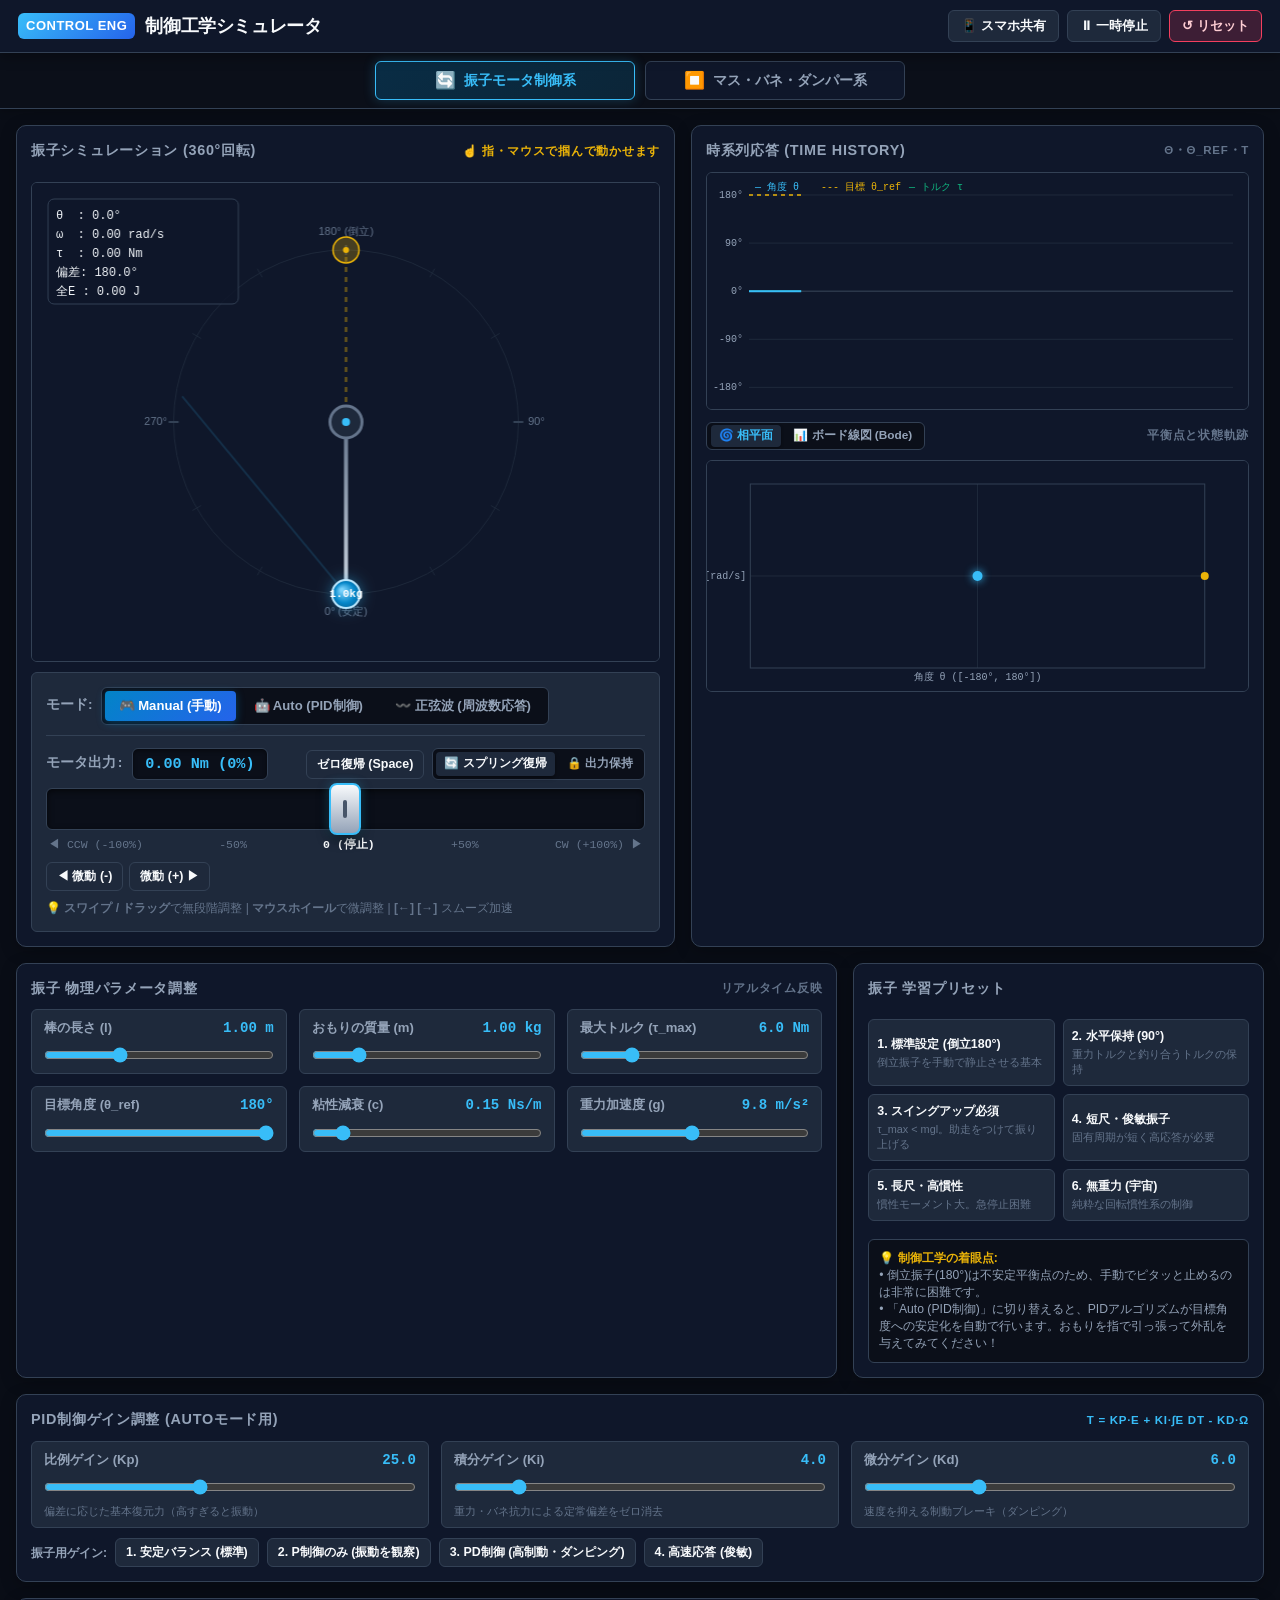
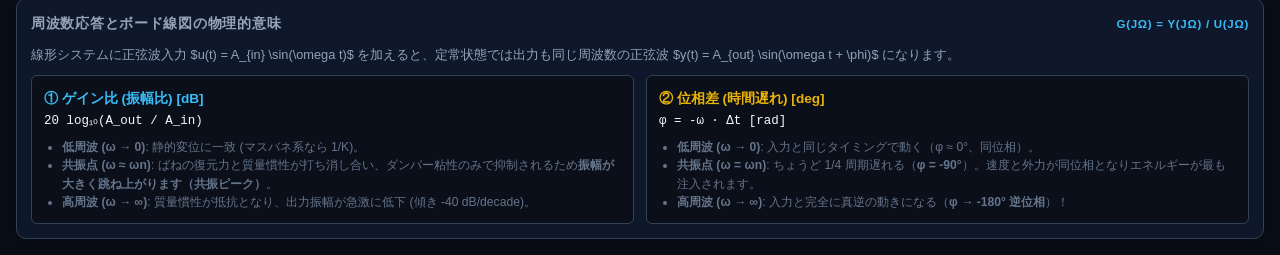
==== commit d57fda45: "Add sine wave frequency response and real-time Bode plot feature" ====
--- a/index.html
+++ b/index.html
@@ -86,70 +86,135 @@
 
             <!-- 操作パネル (Manual / Auto PID ＆ アナログ連続スライダー) -->
             <div class="control-bar">
-                <!-- モード切替バー: Manual (手動) vs Auto (PID自動制御) -->
+                <!-- モード切替バー: Manual (手動) vs Auto (PID自動制御) vs Bode (周波数応答) -->
                 <div class="drive-mode-bar">
-                    <div style="display: flex; align-items: center; gap: 8px;">
+                    <div style="display: flex; align-items: center; gap: 8px; flex-wrap: wrap;">
                         <span style="font-size: 0.85rem; font-weight: 700; color: var(--text-secondary);">モード:</span>
                         <div class="drive-toggle-group">
                             <button id="drive-manual" class="btn-drive active" title="人間による手動操作">🎮 Manual (手動)</button>
                             <button id="drive-auto" class="btn-drive" title="PIDコントローラによる目標値への自動位置制御">🤖 Auto (PID制御)</button>
+                            <button id="drive-bode" class="btn-drive" title="正弦波入力とボード線図周波数応答">〰️ 正弦波 (周波数応答)</button>
                         </div>
                     </div>
                     <div id="pid-status-badge" class="pid-status-badge" style="display: none;">
                         <span class="pulse-dot"></span> PID稼働中
                     </div>
-                </div>
-
-                <!-- ステータス ＆ 設定ヘッダー -->
-                <div class="slider-header-row">
-                    <div class="slider-title-group">
-                        <span id="control-input-label" class="torque-meter-label">モータ出力:</span>
-                        <span id="torque-val-text" class="torque-val-badge">0.00 Nm (0%)</span>
-                    </div>
-
-                    <div class="slider-mode-group">
-                        <button id="btn-zero" class="btn btn-sm" title="出力を即座にゼロにします">ゼロ復帰 (Space)</button>
-                        <div class="mode-toggle-group" id="manual-mode-toggles">
-                            <button id="mode-spring" class="btn-mode active" title="指・マウスを離すと中央(0)に戻るジョイスティック風操作">🔄 スプリング復帰</button>
-                            <button id="mode-hold" class="btn-mode" title="指・マウスを離してもその出力を保持するスロットル操作">🔒 出力保持</button>
-                        </div>
-                    </div>
-                </div>
-
-                <!-- メイン: インタラクティブ・アナログパドル（ドラッグ・スワイプ領域） -->
-                <div class="slider-touch-area" id="torque-slider-area" title="マウスドラッグまたは指スワイプで連続的に出力を調整できます">
-                    <div class="slider-track" id="torque-slider-track">
-                        <div class="slider-zero-line"></div>
-                        <div id="gauge-fill" class="gauge-fill"></div>
-                        <div id="torque-slider-thumb" class="slider-thumb">
-                            <div class="thumb-grip"></div>
-                        </div>
-                    </div>
-
-                    <!-- スケール目盛り -->
-                    <div class="slider-scale-labels" id="slider-scale-labels">
-                        <span id="scale-min-label">◀ CCW (-100%)</span>
-                        <span id="scale-mid-left">-50%</span>
-                        <span style="color: var(--text-primary); font-weight: 700;">0 (停止)</span>
-                        <span id="scale-mid-right">+50%</span>
-                        <span id="scale-max-label">CW (+100%) ▶</span>
-                    </div>
-                </div>
-
-                <!-- 補助ボタン & ヒント -->
-                <div class="slider-footer-row">
-                    <div class="nudge-buttons">
-                        <button id="btn-nudge-left" class="btn btn-sm" title="出力を左/引張方向に増やす">◀ 微動 (-)</button>
-                        <button id="btn-nudge-right" class="btn btn-sm" title="出力を右/押出方向に増やす">微動 (+) ▶</button>
-                    </div>
-                    <div class="control-hints">
-                        💡 <b>スワイプ / ドラッグ</b>で無段階調整 | <b>マウスホイール</b>で微調整 | <b>[←] [→]</b> スムーズ加速
+                    <div id="bode-status-badge" class="pid-status-badge" style="display: none; background: rgba(14, 165, 233, 0.15); border-color: #38bdf8; color: #38bdf8;">
+                        <span class="pulse-dot" style="background: #38bdf8;"></span> 正弦波加振中
+                    </div>
+                </div>
+
+                <!-- 手動操作コントロールパネル (Manual / Auto用) -->
+                <div id="manual-controls-panel">
+                    <!-- ステータス ＆ 設定ヘッダー -->
+                    <div class="slider-header-row">
+                        <div class="slider-title-group">
+                            <span id="control-input-label" class="torque-meter-label">モータ出力:</span>
+                            <span id="torque-val-text" class="torque-val-badge">0.00 Nm (0%)</span>
+                        </div>
+
+                        <div class="slider-mode-group">
+                            <button id="btn-zero" class="btn btn-sm" title="出力を即座にゼロにします">ゼロ復帰 (Space)</button>
+                            <div class="mode-toggle-group" id="manual-mode-toggles">
+                                <button id="mode-spring" class="btn-mode active" title="指・マウスを離すと中央(0)に戻るジョイスティック風操作">🔄 スプリング復帰</button>
+                                <button id="mode-hold" class="btn-mode" title="指・マウスを離してもその出力を保持するスロットル操作">🔒 出力保持</button>
+                            </div>
+                        </div>
+                    </div>
+
+                    <!-- メイン: インタラクティブ・アナログパドル（ドラッグ・スワイプ領域） -->
+                    <div class="slider-touch-area" id="torque-slider-area" title="マウスドラッグまたは指スワイプで連続的に出力を調整できます">
+                        <div class="slider-track" id="torque-slider-track">
+                            <div class="slider-zero-line"></div>
+                            <div id="gauge-fill" class="gauge-fill"></div>
+                            <div id="torque-slider-thumb" class="slider-thumb">
+                                <div class="thumb-grip"></div>
+                            </div>
+                        </div>
+
+                        <!-- スケール目盛り -->
+                        <div class="slider-scale-labels" id="slider-scale-labels">
+                            <span id="scale-min-label">◀ CCW (-100%)</span>
+                            <span id="scale-mid-left">-50%</span>
+                            <span style="color: var(--text-primary); font-weight: 700;">0 (停止)</span>
+                            <span id="scale-mid-right">+50%</span>
+                            <span id="scale-max-label">CW (+100%) ▶</span>
+                        </div>
+                    </div>
+
+                    <!-- 補助ボタン & ヒント -->
+                    <div class="slider-footer-row">
+                        <div class="nudge-buttons">
+                            <button id="btn-nudge-left" class="btn btn-sm" title="出力を左/引張方向に増やす">◀ 微動 (-)</button>
+                            <button id="btn-nudge-right" class="btn btn-sm" title="出力を右/押出方向に増やす">微動 (+) ▶</button>
+                        </div>
+                        <div class="control-hints">
+                            💡 <b>スワイプ / ドラッグ</b>で無段階調整 | <b>マウスホイール</b>で微調整 | <b>[←] [→]</b> スムーズ加速
+                        </div>
+                    </div>
+                </div>
+
+                <!-- 正弦波・周波数応答コントロールパネル (Bode用) -->
+                <div id="bode-controls-panel" class="bode-control-panel" style="display: none;">
+                    <div class="bode-header-row">
+                        <div class="bode-status-title">
+                            <span class="pulse-dot-bode"></span>
+                            <span style="font-weight: 700; color: #38bdf8;">正弦波入力 &amp; ボード線図測定</span>
+                        </div>
+                        <div class="bode-hud-badges">
+                            <span id="bode-hud-gain" class="badge-hud">ゲイン: -- dB</span>
+                            <span id="bode-hud-phase" class="badge-hud">位相: --°</span>
+                        </div>
+                    </div>
+
+                    <div class="bode-params-grid">
+                        <!-- 周波数 ω -->
+                        <div class="bode-param-item">
+                            <div class="param-header">
+                                <span class="param-name">加振角周波数 (ω)</span>
+                                <span id="val-bode-omega" class="param-value" style="color: var(--accent-yellow);">3.46 rad/s</span>
+                            </div>
+                            <div class="param-slider-row">
+                                <input id="param-bode-omega" type="range" min="0.2" max="25.0" step="0.05" value="3.46">
+                            </div>
+                        </div>
+
+                        <!-- 入力振幅 Ain -->
+                        <div class="bode-param-item">
+                            <div class="param-header">
+                                <span class="param-name" id="bode-amp-label">入力外力振幅 (Ain)</span>
+                                <span id="val-bode-amp" class="param-value">4.0 N</span>
+                            </div>
+                            <div class="param-slider-row">
+                                <input id="param-bode-amp" type="range" min="0.5" max="15.0" step="0.5" value="4.0">
+                            </div>
+                        </div>
+                    </div>
+
+                    <!-- アクションボタン群 -->
+                    <div class="bode-actions-row">
+                        <button id="btn-bode-sweep" class="btn btn-primary" title="低周波から高周波へ自動的に加振してボード線図を自動測定します">
+                            ▶ 自動周波数スイープ (Bode測定)
+                        </button>
+                        <button id="btn-bode-record" class="btn" title="現在周波数での振幅・位相をボード線図にプロットします">
+                            📍 現在値をプロット
+                        </button>
+                        <button id="btn-bode-jump-wn" class="btn" title="固有角周波数(共振点)に周波数を合わせます">
+                            🎯 共振点へ
+                        </button>
+                        <button id="btn-bode-clear" class="btn btn-danger" title="ボード線図の測定プロットを消去します">
+                            ↺ プロット消去
+                        </button>
+                    </div>
+
+                    <div class="control-hints" style="margin-top: 8px;">
+                        💡 <b>周波数スライダー</b>で周期変更 | <b>[▶ 自動スイープ]</b> で低〜高周波を自動加振してボード線図を1点ずつ自動生成！
                     </div>
                 </div>
             </div>
         </section>
 
-        <!-- セクション 2: 制御工学ダッシュボード（時系列グラフ ＆ 相平面） -->
+        <!-- セクション 2: 制御工学ダッシュボード（時系列グラフ ＆ 相平面 / ボード線図） -->
         <section id="tab-charts" class="card charts-section tab-section">
             <div class="chart-box">
                 <div class="card-title">
@@ -161,13 +226,17 @@
                 </div>
             </div>
 
-            <div class="chart-box">
-                <div class="card-title">
-                    <span id="phase-chart-title">相平面プロット (Phase Plane)</span>
-                    <span id="phase-chart-sub" style="font-size: 0.72rem; color: var(--text-muted);">平衡点と状態軌跡</span>
+            <div class="chart-box" id="secondary-chart-box">
+                <div class="card-title" style="display: flex; justify-content: space-between; align-items: center;">
+                    <div class="chart-subtab-group">
+                        <button id="btn-chart-phase" class="btn-subtab active" title="相平面プロットを表示">🌀 相平面</button>
+                        <button id="btn-chart-bode" class="btn-subtab" title="ボード線図 (ゲイン＆位相) を表示">📊 ボード線図 (Bode)</button>
+                    </div>
+                    <span id="secondary-chart-sub" style="font-size: 0.72rem; color: var(--text-muted);">平衡点と状態軌跡</span>
                 </div>
                 <div class="chart-canvas-wrapper">
                     <canvas id="phaseCanvas"></canvas>
+                    <canvas id="bodeCanvas" style="display: none;"></canvas>
                 </div>
             </div>
         </section>
@@ -463,6 +532,39 @@
                     <button class="btn btn-sm btn-pid-preset" data-kp="20" data-ki="14" data-kd="0">4. PI制御 (定常偏差ゼロ・振動的)</button>
                 </div>
             </div>
+
+            <!-- 周波数応答・ボード線図 学習ヒントカード -->
+            <div class="card bode-study-panel" style="grid-column: 1 / -1;">
+                <div class="card-title">
+                    <span>周波数応答とボード線図の物理的意味</span>
+                    <span style="font-size: 0.72rem; color: var(--accent-blue);">G(jω) = Y(jω) / U(jω)</span>
+                </div>
+                <div style="font-size: 0.8rem; line-height: 1.6; color: var(--text-secondary);">
+                    <p style="margin-bottom: 8px;">
+                        線形システムに正弦波入力 $u(t) = A_{in} \sin(\omega t)$ を加えると、定常状態では出力も同じ周波数の正弦波 $y(t) = A_{out} \sin(\omega t + \phi)$ になります。
+                    </p>
+                    <div style="display: grid; grid-template-columns: repeat(auto-fit, minmax(260px, 1fr)); gap: 12px; margin-top: 10px;">
+                        <div style="background: #0b0f19; padding: 12px; border-radius: var(--radius-sm); border: 1px solid var(--border);">
+                            <strong style="color: var(--accent-blue); font-size: 0.85rem;">① ゲイン比 (振幅比) [dB]</strong><br>
+                            <span style="font-family: var(--font-mono); font-size: 0.78rem; color: #f8fafc;">20 log₁₀(A_out / A_in)</span>
+                            <ul style="margin-top: 6px; padding-left: 18px; font-size: 0.76rem; color: var(--text-muted); line-height: 1.5;">
+                                <li><b>低周波 (ω → 0)</b>: 静的変位に一致 (マスバネ系なら 1/K)。</li>
+                                <li><b>共振点 (ω ≈ ωn)</b>: ばねの復元力と質量慣性が打ち消し合い、ダンパー粘性のみで抑制されるため<b>振幅が大きく跳ね上がります（共振ピーク）</b>。</li>
+                                <li><b>高周波 (ω → ∞)</b>: 質量慣性が抵抗となり、出力振幅が急激に低下 (傾き -40 dB/decade)。</li>
+                            </ul>
+                        </div>
+                        <div style="background: #0b0f19; padding: 12px; border-radius: var(--radius-sm); border: 1px solid var(--border);">
+                            <strong style="color: var(--accent-yellow); font-size: 0.85rem;">② 位相差 (時間遅れ) [deg]</strong><br>
+                            <span style="font-family: var(--font-mono); font-size: 0.78rem; color: #f8fafc;">φ = -ω · Δt [rad]</span>
+                            <ul style="margin-top: 6px; padding-left: 18px; font-size: 0.76rem; color: var(--text-muted); line-height: 1.5;">
+                                <li><b>低周波 (ω → 0)</b>: 入力と同じタイミングで動く（φ ≈ 0°、同位相）。</li>
+                                <li><b>共振点 (ω = ωn)</b>: ちょうど 1/4 周期遅れる（<b>φ = -90°</b>）。速度と外力が同位相となりエネルギーが最も注入されます。</li>
+                                <li><b>高周波 (ω → ∞)</b>: 入力と完全に真逆の動きになる（<b>φ → -180° 逆位相</b>）！</li>
+                            </ul>
+                        </div>
+                    </div>
+                </div>
+            </div>
         </section>
     </main>
 
--- a/css/style.css
+++ b/css/style.css
@@ -741,6 +741,110 @@
     box-shadow: 0 2px 4px rgba(0, 0, 0, 0.4);
 }
 
+/* 正弦波・周波数応答コントロールパネル */
+.bode-control-panel {
+    background: #0b0f19;
+    border: 1px solid var(--border);
+    border-radius: var(--radius-sm);
+    padding: 12px 14px;
+    margin-top: 8px;
+    display: flex;
+    flex-direction: column;
+    gap: 10px;
+}
+
+.bode-header-row {
+    display: flex;
+    justify-content: space-between;
+    align-items: center;
+    flex-wrap: wrap;
+    gap: 8px;
+}
+
+.bode-status-title {
+    display: flex;
+    align-items: center;
+    gap: 8px;
+    font-size: 0.88rem;
+}
+
+.pulse-dot-bode {
+    width: 9px;
+    height: 9px;
+    border-radius: 50%;
+    background: #38bdf8;
+    box-shadow: 0 0 8px #38bdf8;
+    animation: pulse-glow 1.5s infinite;
+}
+
+.bode-hud-badges {
+    display: flex;
+    gap: 6px;
+    flex-wrap: wrap;
+}
+
+.badge-hud {
+    background: var(--bg-surface);
+    border: 1px solid var(--border);
+    color: var(--text-primary);
+    font-family: var(--font-mono);
+    font-size: 0.76rem;
+    padding: 3px 8px;
+    border-radius: 4px;
+}
+
+.bode-params-grid {
+    display: grid;
+    grid-template-columns: 1fr 1fr;
+    gap: 12px;
+}
+
+.bode-param-item {
+    background: var(--bg-surface);
+    padding: 8px 10px;
+    border-radius: var(--radius-sm);
+    border: 1px solid var(--border);
+}
+
+.bode-actions-row {
+    display: flex;
+    gap: 8px;
+    flex-wrap: wrap;
+    align-items: center;
+}
+
+/* チャートサブタブ（相平面 ⇔ ボード線図） */
+.chart-subtab-group {
+    display: flex;
+    gap: 4px;
+    background: #0b0f19;
+    padding: 2px 4px;
+    border-radius: var(--radius-sm);
+    border: 1px solid var(--border);
+}
+
+.btn-subtab {
+    background: transparent;
+    border: none;
+    color: var(--text-secondary);
+    padding: 3px 8px;
+    border-radius: 4px;
+    font-size: 0.74rem;
+    font-weight: 600;
+    cursor: pointer;
+    transition: all 0.15s ease;
+}
+
+.btn-subtab:hover {
+    color: var(--text-primary);
+}
+
+.btn-subtab.active {
+    background: var(--bg-card);
+    color: #38bdf8;
+    box-shadow: 0 1px 3px rgba(0, 0, 0, 0.4);
+}
+
 /* ========================================================
    📱 スマートフォン・タブレット向けレスポンシブスタイル
    ======================================================== */
@@ -847,4 +951,8 @@
     .preset-list {
         grid-template-columns: 1fr;
     }
-}
+
+    .bode-params-grid {
+        grid-template-columns: 1fr;
+    }
+}
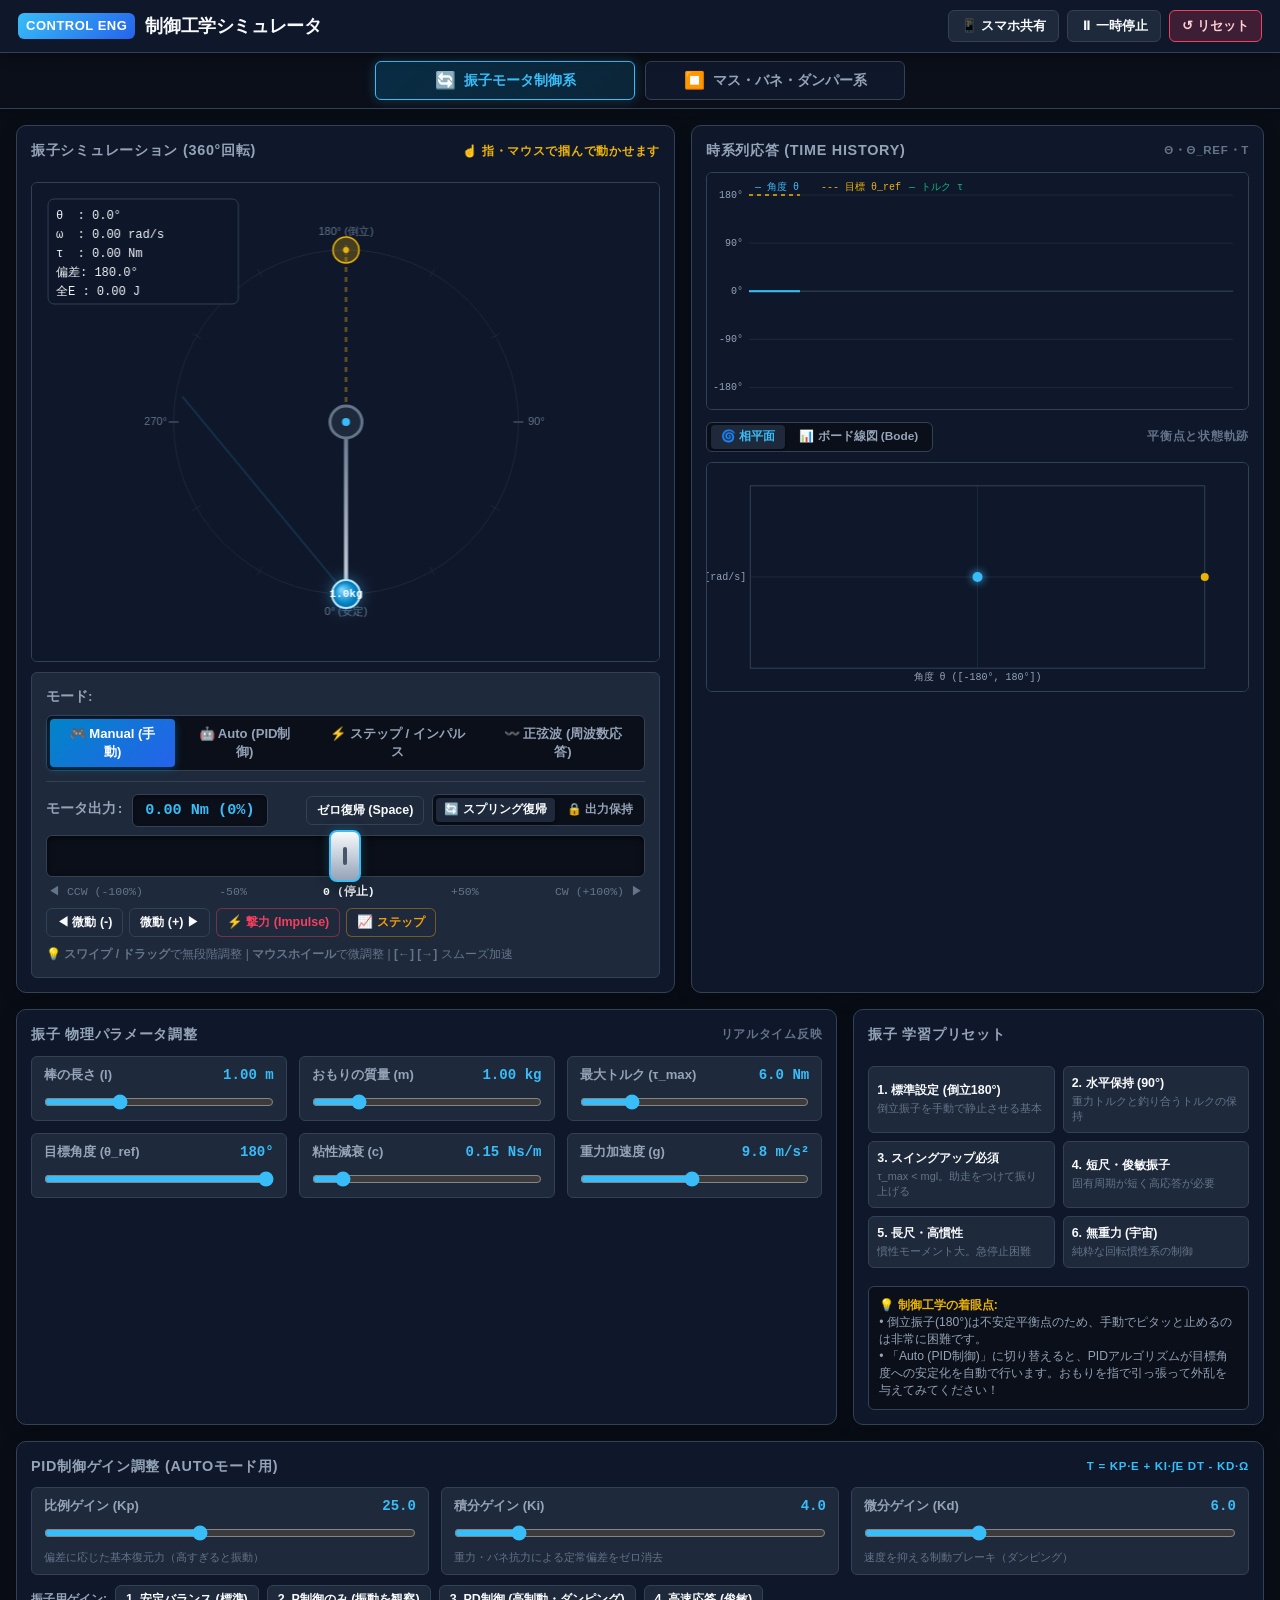
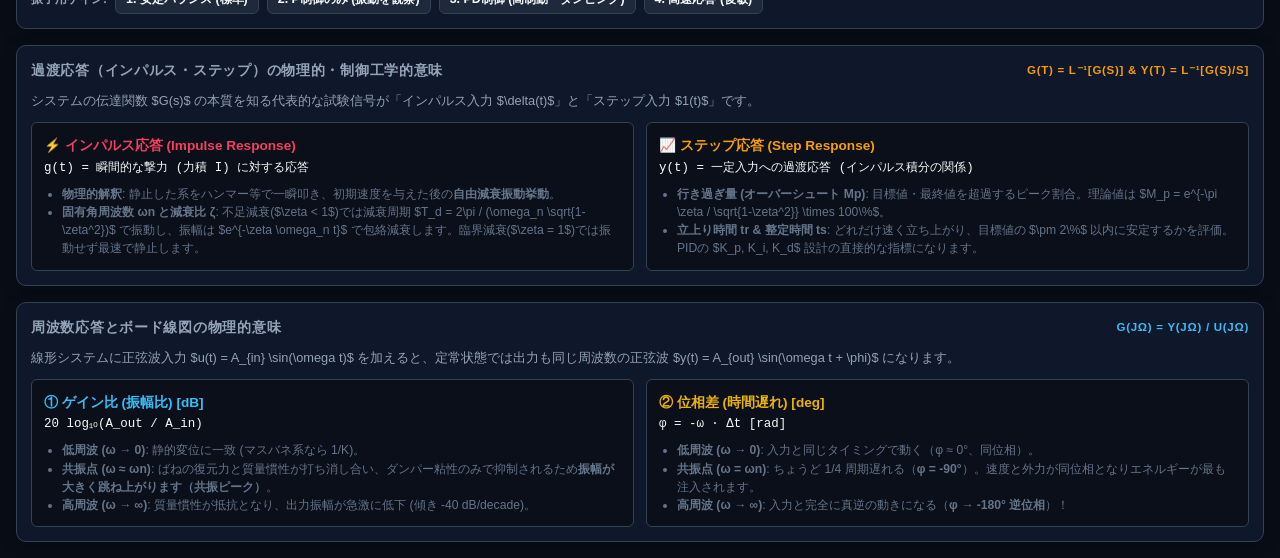
==== commit 6ca96067: "Add impulse response and step response features with real-time transient analysis" ====
--- a/index.html
+++ b/index.html
@@ -86,18 +86,22 @@
 
             <!-- 操作パネル (Manual / Auto PID ＆ アナログ連続スライダー) -->
             <div class="control-bar">
-                <!-- モード切替バー: Manual (手動) vs Auto (PID自動制御) vs Bode (周波数応答) -->
+                <!-- モード切替バー: Manual (手動) vs Auto (PID自動制御) vs Transient (過渡応答) vs Bode (周波数応答) -->
                 <div class="drive-mode-bar">
                     <div style="display: flex; align-items: center; gap: 8px; flex-wrap: wrap;">
                         <span style="font-size: 0.85rem; font-weight: 700; color: var(--text-secondary);">モード:</span>
                         <div class="drive-toggle-group">
                             <button id="drive-manual" class="btn-drive active" title="人間による手動操作">🎮 Manual (手動)</button>
                             <button id="drive-auto" class="btn-drive" title="PIDコントローラによる目標値への自動位置制御">🤖 Auto (PID制御)</button>
+                            <button id="drive-transient" class="btn-drive" title="インパルス応答およびステップ応答の過渡特性測定">⚡ ステップ / インパルス</button>
                             <button id="drive-bode" class="btn-drive" title="正弦波入力とボード線図周波数応答">〰️ 正弦波 (周波数応答)</button>
                         </div>
                     </div>
                     <div id="pid-status-badge" class="pid-status-badge" style="display: none;">
                         <span class="pulse-dot"></span> PID稼働中
+                    </div>
+                    <div id="transient-status-badge" class="pid-status-badge" style="display: none; background: rgba(245, 158, 11, 0.15); border-color: #f59e0b; color: #f59e0b;">
+                        <span class="pulse-dot" style="background: #f59e0b;"></span> 過渡応答測定中
                     </div>
                     <div id="bode-status-badge" class="pid-status-badge" style="display: none; background: rgba(14, 165, 233, 0.15); border-color: #38bdf8; color: #38bdf8;">
                         <span class="pulse-dot" style="background: #38bdf8;"></span> 正弦波加振中
@@ -147,10 +151,75 @@
                         <div class="nudge-buttons">
                             <button id="btn-nudge-left" class="btn btn-sm" title="出力を左/引張方向に増やす">◀ 微動 (-)</button>
                             <button id="btn-nudge-right" class="btn btn-sm" title="出力を右/押出方向に増やす">微動 (+) ▶</button>
+                            <button id="btn-quick-impulse" class="btn btn-sm" style="color: #f43f5e; border-color: rgba(244, 63, 94, 0.4);" title="現在の状態に一瞬の撃力（インパルス）を加えます">⚡ 撃力 (Impulse)</button>
+                            <button id="btn-quick-step" class="btn btn-sm" style="color: #f59e0b; border-color: rgba(245, 158, 11, 0.4);" title="目標値または入力をステップ加振します">📈 ステップ</button>
                         </div>
                         <div class="control-hints">
                             💡 <b>スワイプ / ドラッグ</b>で無段階調整 | <b>マウスホイール</b>で微調整 | <b>[←] [→]</b> スムーズ加速
                         </div>
+                    </div>
+                </div>
+
+                <!-- 過渡応答・ステップ＆インパルス コントロールパネル -->
+                <div id="transient-controls-panel" class="bode-control-panel" style="display: none;">
+                    <div class="bode-header-row">
+                        <div class="bode-status-title">
+                            <span class="pulse-dot" style="background: #f59e0b;"></span>
+                            <span style="font-weight: 700; color: #f59e0b;">ステップ応答 ＆ インパルス応答 実験</span>
+                        </div>
+                        <div class="bode-hud-badges">
+                            <span id="transient-hud-mp" class="badge-hud">Mp: --%</span>
+                            <span id="transient-hud-tr" class="badge-hud">tr: --s</span>
+                            <span id="transient-hud-ts" class="badge-hud">ts: --s</span>
+                        </div>
+                    </div>
+
+                    <!-- 応答タイプ切替サブタブ -->
+                    <div class="transient-type-tabs">
+                        <button id="btn-tr-step-open" class="btn-subtab active" title="一定の外力/トルクを印加し続ける開ループステップ応答">📈 外力ステップ (開ループ)</button>
+                        <button id="btn-tr-step-closed" class="btn-subtab" title="PID制御で目標値へジャンプさせる閉ループステップ応答">🤖 目標ステップ (PID閉ループ)</button>
+                        <button id="btn-tr-impulse" class="btn-subtab" title="瞬間的な撃力(力積)を与えて自由減衰振動を観察するインパルス応答">⚡ インパルス応答 (撃力)</button>
+                    </div>
+
+                    <div class="bode-params-grid">
+                        <!-- 入力大きさスライダー -->
+                        <div class="bode-param-item">
+                            <div class="param-header">
+                                <span class="param-name" id="transient-param-label">ステップ外力 (F_step)</span>
+                                <span id="val-transient-param" class="param-value" style="color: var(--accent-yellow);">6.0 N</span>
+                            </div>
+                            <div class="param-slider-row">
+                                <input id="param-transient-input" type="range" min="1.0" max="25.0" step="0.5" value="6.0">
+                            </div>
+                        </div>
+
+                        <!-- 制御理論による予測表示 -->
+                        <div class="bode-param-item" style="display: flex; flex-direction: column; justify-content: center; background: rgba(15, 23, 42, 0.6); padding: 8px 12px; border-radius: 6px; border: 1px solid var(--border);">
+                            <div class="param-header">
+                                <span class="param-name" style="font-weight: 700; color: #10b981;">制御理論による理論予測値</span>
+                                <span id="val-transient-theory-status" class="param-value" style="font-size: 0.72rem; color: #10b981;">理論計算OK</span>
+                            </div>
+                            <div id="transient-theory-text" style="font-size: 0.76rem; color: var(--text-secondary); margin-top: 4px; line-height: 1.4; font-family: var(--font-mono);">
+                                理論最終値: 0.50m | 理論Mp: +28.1% | 理論ts: 3.8s
+                            </div>
+                        </div>
+                    </div>
+
+                    <!-- アクションボタン群 -->
+                    <div class="bode-actions-row">
+                        <button id="btn-transient-start" class="btn btn-primary" style="background: #f59e0b; border-color: #d97706; color: #0f172a; font-weight: 700;" title="初期状態にリセットして応答測定を開始します">
+                            ▶ 実験開始 (0秒から再実行)
+                        </button>
+                        <button id="btn-transient-impulse-hit" class="btn" title="現在の状態のまま瞬間的な撃力を追加します">
+                            ⚡ 撃力を追加 (小突く)
+                        </button>
+                        <button id="btn-transient-reset" class="btn" title="初期状態にリセットします">
+                            ↺ リセット
+                        </button>
+                    </div>
+
+                    <div class="control-hints" style="margin-top: 8px;">
+                        💡 <b>[▶ 実験開始]</b> で0秒から応答を綺麗に記録 | グラフ上に <b>最大オーバーシュート(Mp)・立上時間(tr)・整定時間(ts)</b> を自動描画！
                     </div>
                 </div>
 
@@ -533,6 +602,37 @@
                 </div>
             </div>
 
+            <!-- 過渡応答（インパルス応答・ステップ応答）学習ヒントカード -->
+            <div class="card bode-study-panel" style="grid-column: 1 / -1;">
+                <div class="card-title">
+                    <span>過渡応答（インパルス・ステップ）の物理的・制御工学的意味</span>
+                    <span style="font-size: 0.72rem; color: #f59e0b;">g(t) = L⁻¹[G(s)] &amp; y(t) = L⁻¹[G(s)/s]</span>
+                </div>
+                <div style="font-size: 0.8rem; line-height: 1.6; color: var(--text-secondary);">
+                    <p style="margin-bottom: 8px;">
+                        システムの伝達関数 $G(s)$ の本質を知る代表的な試験信号が「インパルス入力 $\delta(t)$」と「ステップ入力 $1(t)$」です。
+                    </p>
+                    <div style="display: grid; grid-template-columns: repeat(auto-fit, minmax(260px, 1fr)); gap: 12px; margin-top: 10px;">
+                        <div style="background: #0b0f19; padding: 12px; border-radius: var(--radius-sm); border: 1px solid var(--border);">
+                            <strong style="color: #f43f5e; font-size: 0.85rem;">⚡ インパルス応答 (Impulse Response)</strong><br>
+                            <span style="font-family: var(--font-mono); font-size: 0.78rem; color: #f8fafc;">g(t) = 瞬間的な撃力 (力積 I) に対する応答</span>
+                            <ul style="margin-top: 6px; padding-left: 18px; font-size: 0.76rem; color: var(--text-muted); line-height: 1.5;">
+                                <li><b>物理的解釈</b>: 静止した系をハンマー等で一瞬叩き、初期速度を与えた後の<b>自由減衰振動挙動</b>。</li>
+                                <li><b>固有角周波数 ωn と減衰比 ζ</b>: 不足減衰($\zeta < 1$)では減衰周期 $T_d = 2\pi / (\omega_n \sqrt{1-\zeta^2})$ で振動し、振幅は $e^{-\zeta \omega_n t}$ で包絡減衰します。臨界減衰($\zeta = 1$)では振動せず最速で静止します。</li>
+                            </ul>
+                        </div>
+                        <div style="background: #0b0f19; padding: 12px; border-radius: var(--radius-sm); border: 1px solid var(--border);">
+                            <strong style="color: #f59e0b; font-size: 0.85rem;">📈 ステップ応答 (Step Response)</strong><br>
+                            <span style="font-family: var(--font-mono); font-size: 0.78rem; color: #f8fafc;">y(t) = 一定入力への過渡応答 (インパルス積分の関係)</span>
+                            <ul style="margin-top: 6px; padding-left: 18px; font-size: 0.76rem; color: var(--text-muted); line-height: 1.5;">
+                                <li><b>行き過ぎ量 (オーバーシュート Mp)</b>: 目標値・最終値を超過するピーク割合。理論値は $M_p = e^{-\pi \zeta / \sqrt{1-\zeta^2}} \times 100\%$。</li>
+                                <li><b>立上り時間 tr &amp; 整定時間 ts</b>: どれだけ速く立ち上がり、目標値の $\pm 2\%$ 以内に安定するかを評価。PIDの $K_p, K_i, K_d$ 設計の直接的な指標になります。</li>
+                            </ul>
+                        </div>
+                    </div>
+                </div>
+            </div>
+
             <!-- 周波数応答・ボード線図 学習ヒントカード -->
             <div class="card bode-study-panel" style="grid-column: 1 / -1;">
                 <div class="card-title">
--- a/css/style.css
+++ b/css/style.css
@@ -823,11 +823,22 @@
     border: 1px solid var(--border);
 }
 
+/* 過渡応答サブタブ（外力ステップ ⇔ 目標ステップ ⇔ インパルス） */
+.transient-type-tabs {
+    display: flex;
+    gap: 6px;
+    background: #0b0f19;
+    padding: 4px;
+    border-radius: var(--radius-sm);
+    border: 1px solid var(--border);
+    flex-wrap: wrap;
+}
+
 .btn-subtab {
     background: transparent;
     border: none;
     color: var(--text-secondary);
-    padding: 3px 8px;
+    padding: 4px 10px;
     border-radius: 4px;
     font-size: 0.74rem;
     font-weight: 600;
@@ -843,6 +854,11 @@
     background: var(--bg-card);
     color: #38bdf8;
     box-shadow: 0 1px 3px rgba(0, 0, 0, 0.4);
+}
+
+.transient-type-tabs .btn-subtab.active {
+    color: #f59e0b;
+    border: 1px solid rgba(245, 158, 11, 0.3);
 }
 
 /* ========================================================
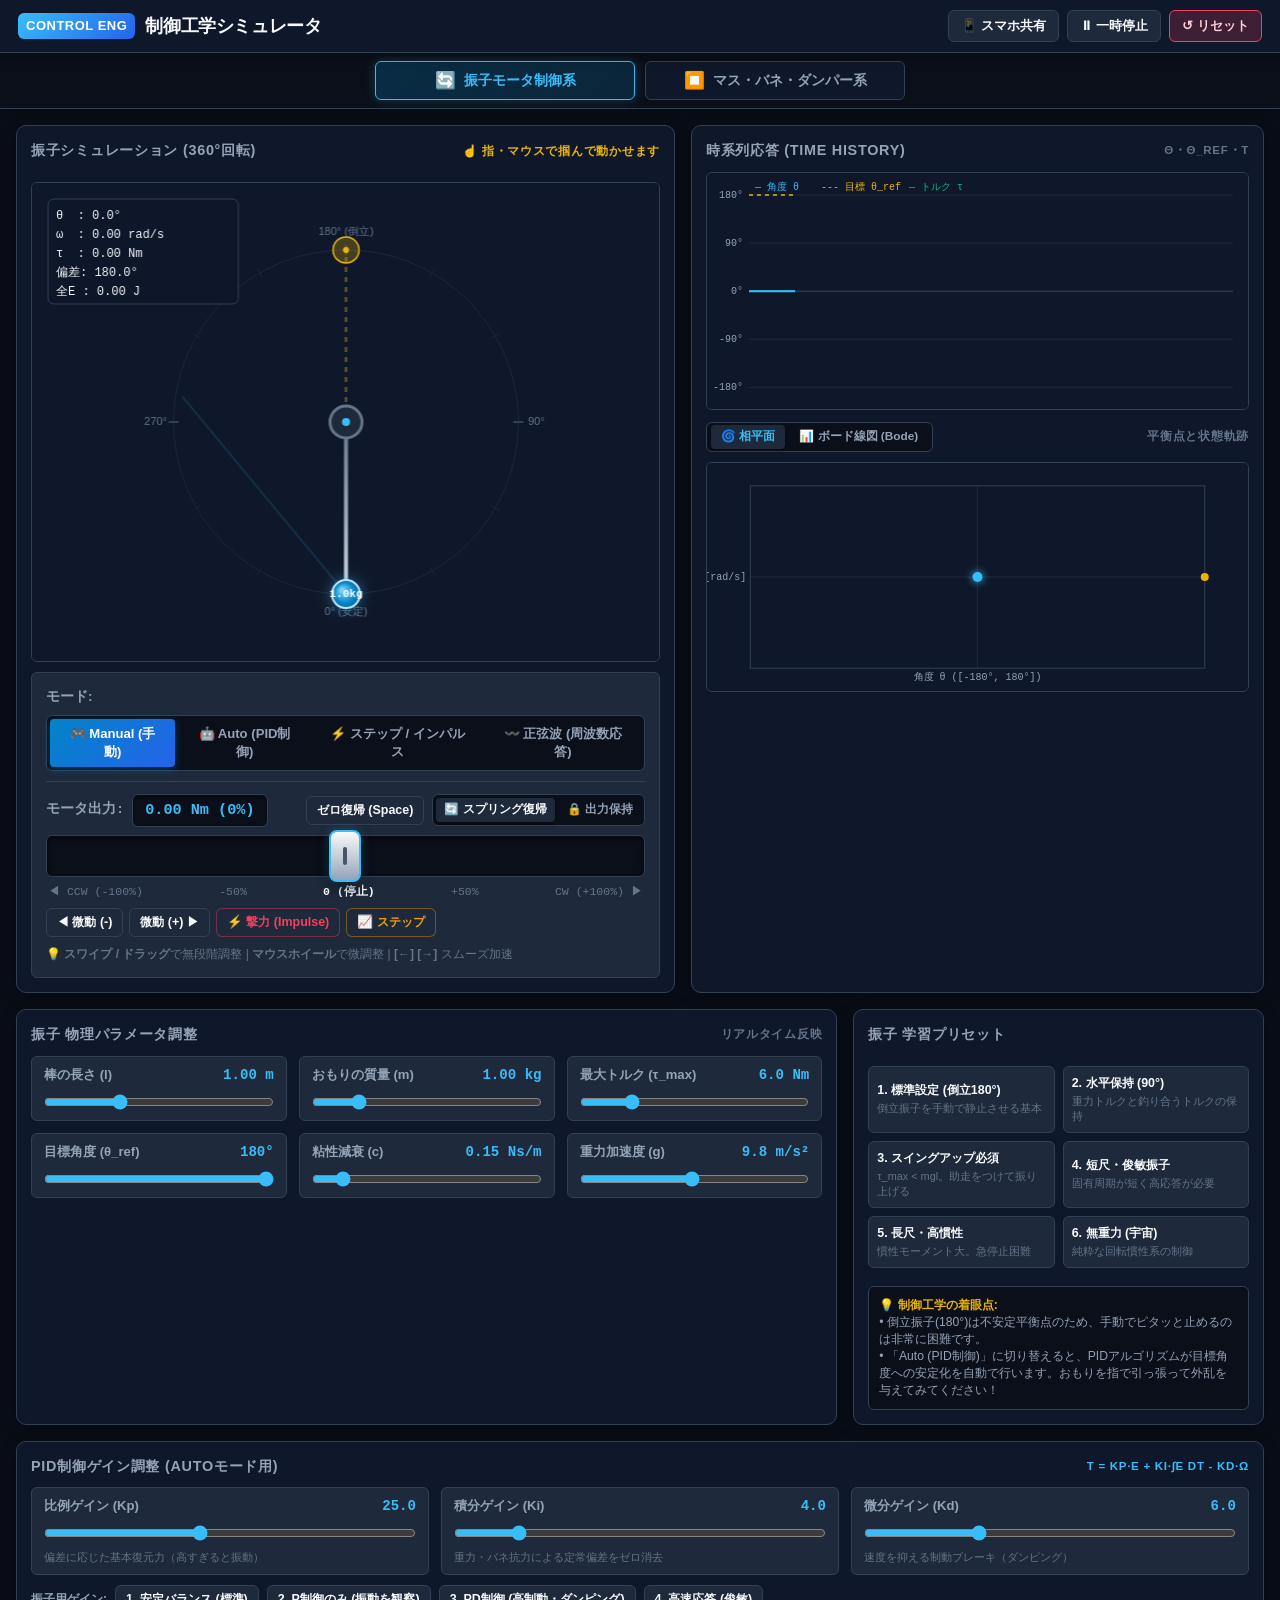
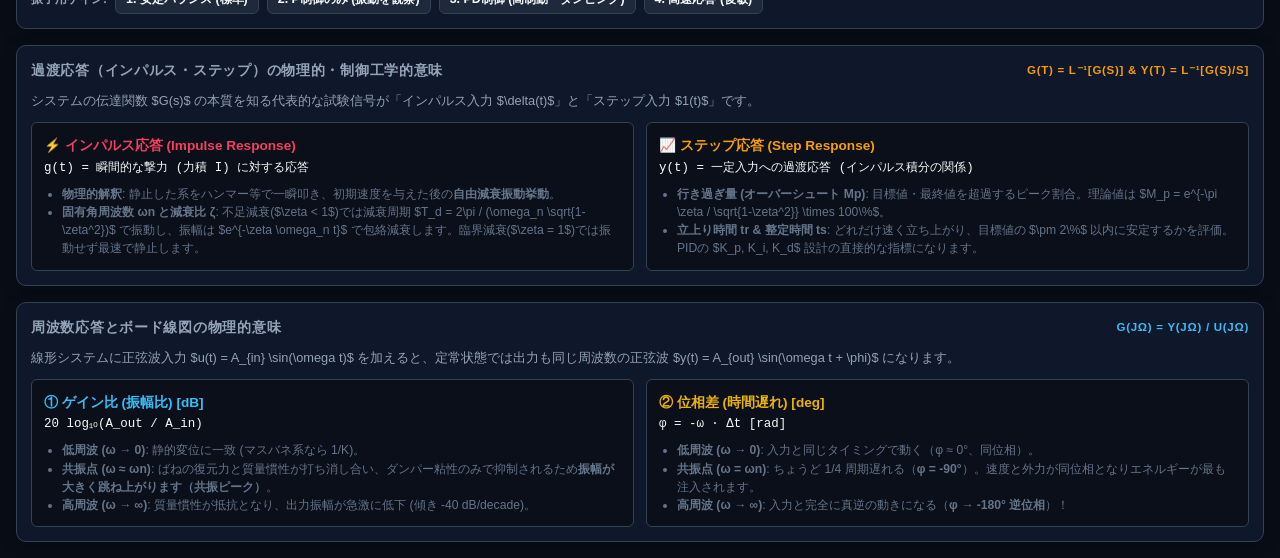
==== commit 5b7b3956: "Add interactive frequency response learning features: phasor diagram, wave phase-delay arrows, Bode " ====
--- a/index.html
+++ b/index.html
@@ -228,12 +228,26 @@
                     <div class="bode-header-row">
                         <div class="bode-status-title">
                             <span class="pulse-dot-bode"></span>
-                            <span style="font-weight: 700; color: #38bdf8;">正弦波入力 &amp; ボード線図測定</span>
+                            <span style="font-weight: 700; color: #38bdf8;">正弦波入力 &amp; 周波数応答スタジオ</span>
                         </div>
                         <div class="bode-hud-badges">
                             <span id="bode-hud-gain" class="badge-hud">ゲイン: -- dB</span>
                             <span id="bode-hud-phase" class="badge-hud">位相: --°</span>
                         </div>
+                    </div>
+
+                    <!-- ループ種別切替サブタブ (開ループ vs 閉ループPID) -->
+                    <div class="transient-type-tabs bode-loop-tabs">
+                        <button id="btn-bode-open" class="btn-subtab active" title="システム単体に正弦波の外力/トルクを加える開ループ周波数応答">〰️ 外力加振 (開ループ)</button>
+                        <button id="btn-bode-closed" class="btn-subtab" title="目標位置/角度を正弦波で動かしてPID制御で追従させる閉ループ周波数応答">🤖 PID目標追従 (閉ループ)</button>
+                    </div>
+
+                    <!-- 3大現象 ワンクリック体験シナリオ -->
+                    <div class="bode-presets-row">
+                        <span style="font-size: 0.74rem; color: var(--text-secondary); font-weight: 700;">体験メニュー:</span>
+                        <button id="btn-bode-preset-low" class="btn btn-sm" style="border-color: rgba(16, 185, 129, 0.4); color: #34d399;" title="固有周波数より十分遅い入力で同位相追従を確認">🟢 ① 低周波 (同位相)</button>
+                        <button id="btn-bode-jump-wn" class="btn btn-sm" style="border-color: rgba(234, 179, 8, 0.5); color: #fbbf24;" title="固有角周波数(共振点 / 帯域限界)に周波数を合わせます">🔥 ② 共振点へ</button>
+                        <button id="btn-bode-preset-high" class="btn btn-sm" style="border-color: rgba(244, 63, 94, 0.4); color: #fda4af;" title="速すぎる入力で追いつけず逆位相・減衰になることを確認">🔴 ③ 高周波 (逆位相)</button>
                     </div>
 
                     <div class="bode-params-grid">
@@ -260,6 +274,12 @@
                         </div>
                     </div>
 
+                    <!-- リアルタイム物理現象解説バナー -->
+                    <div id="bode-insight-box" class="bode-insight-box region-resonance">
+                        <div id="bode-insight-title" class="bode-insight-title">🔥 共振点付近: エネルギー注入が最大！</div>
+                        <div id="bode-insight-desc" class="bode-insight-desc">ばねの復元力と慣性力が打ち消し合い、外力と速度が同位相になって振幅が大きく跳ね上がります。</div>
+                    </div>
+
                     <!-- アクションボタン群 -->
                     <div class="bode-actions-row">
                         <button id="btn-bode-sweep" class="btn btn-primary" title="低周波から高周波へ自動的に加振してボード線図を自動測定します">
@@ -268,16 +288,19 @@
                         <button id="btn-bode-record" class="btn" title="現在周波数での振幅・位相をボード線図にプロットします">
                             📍 現在値をプロット
                         </button>
-                        <button id="btn-bode-jump-wn" class="btn" title="固有角周波数(共振点)に周波数を合わせます">
-                            🎯 共振点へ
+                        <button id="btn-bode-toggle-phasor" class="btn btn-toggle active" title="時系列グラフ右側の回転ベクトル(フェーザ)図の表示切替">
+                            🧭 フェーザ図 ON
+                        </button>
+                        <button id="btn-bode-toggle-guide" class="btn btn-toggle active" title="ボード線図上の領域色分けと漸近線ガイドの表示切替">
+                            📖 ガイド ON
                         </button>
                         <button id="btn-bode-clear" class="btn btn-danger" title="ボード線図の測定プロットを消去します">
                             ↺ プロット消去
                         </button>
                     </div>
 
-                    <div class="control-hints" style="margin-top: 8px;">
-                        💡 <b>周波数スライダー</b>で周期変更 | <b>[▶ 自動スイープ]</b> で低〜高周波を自動加振してボード線図を1点ずつ自動生成！
+                    <div class="control-hints" style="margin-top: 4px;">
+                        💡 <b>ボード線図のグラフ上をクリック/ドラッグ</b>しても周波数を変更できます | <b>右側のフェーザ円</b>と波形のズレに注目！
                     </div>
                 </div>
             </div>
--- a/css/style.css
+++ b/css/style.css
@@ -608,13 +608,18 @@
     overflow: hidden;
 }
 
-canvas#timeCanvas, canvas#phaseCanvas {
+canvas#timeCanvas, canvas#phaseCanvas, canvas#bodeCanvas {
     position: absolute;
     top: 0;
     left: 0;
     width: 100%;
     height: 100%;
     display: block;
+}
+
+canvas#bodeCanvas {
+    cursor: crosshair;
+    touch-action: none;
 }
 
 /* 下部: パラメータ設定パネル */
@@ -811,6 +816,63 @@
     gap: 8px;
     flex-wrap: wrap;
     align-items: center;
+}
+
+.bode-presets-row {
+    display: flex;
+    gap: 6px;
+    flex-wrap: wrap;
+    align-items: center;
+}
+
+.bode-insight-box {
+    background: rgba(15, 23, 42, 0.85);
+    border: 1px solid var(--border);
+    border-left: 4px solid var(--accent-yellow);
+    border-radius: var(--radius-sm);
+    padding: 8px 12px;
+    transition: border-color 0.2s ease, background-color 0.2s ease;
+}
+
+.bode-insight-box.region-low {
+    border-left-color: #10b981;
+    background: rgba(16, 185, 129, 0.08);
+}
+
+.bode-insight-box.region-resonance {
+    border-left-color: #eab308;
+    background: rgba(234, 179, 8, 0.08);
+}
+
+.bode-insight-box.region-high {
+    border-left-color: #f43f5e;
+    background: rgba(244, 63, 94, 0.08);
+}
+
+.bode-insight-title {
+    font-size: 0.8rem;
+    font-weight: 700;
+    color: var(--text-primary);
+    margin-bottom: 2px;
+}
+
+.bode-insight-desc {
+    font-size: 0.74rem;
+    color: var(--text-secondary);
+    line-height: 1.45;
+}
+
+.btn-toggle {
+    font-size: 0.76rem;
+    padding: 5px 9px;
+    opacity: 0.75;
+}
+
+.btn-toggle.active {
+    opacity: 1;
+    border-color: #38bdf8;
+    color: #38bdf8;
+    background: rgba(56, 189, 248, 0.14);
 }
 
 /* チャートサブタブ（相平面 ⇔ ボード線図） */
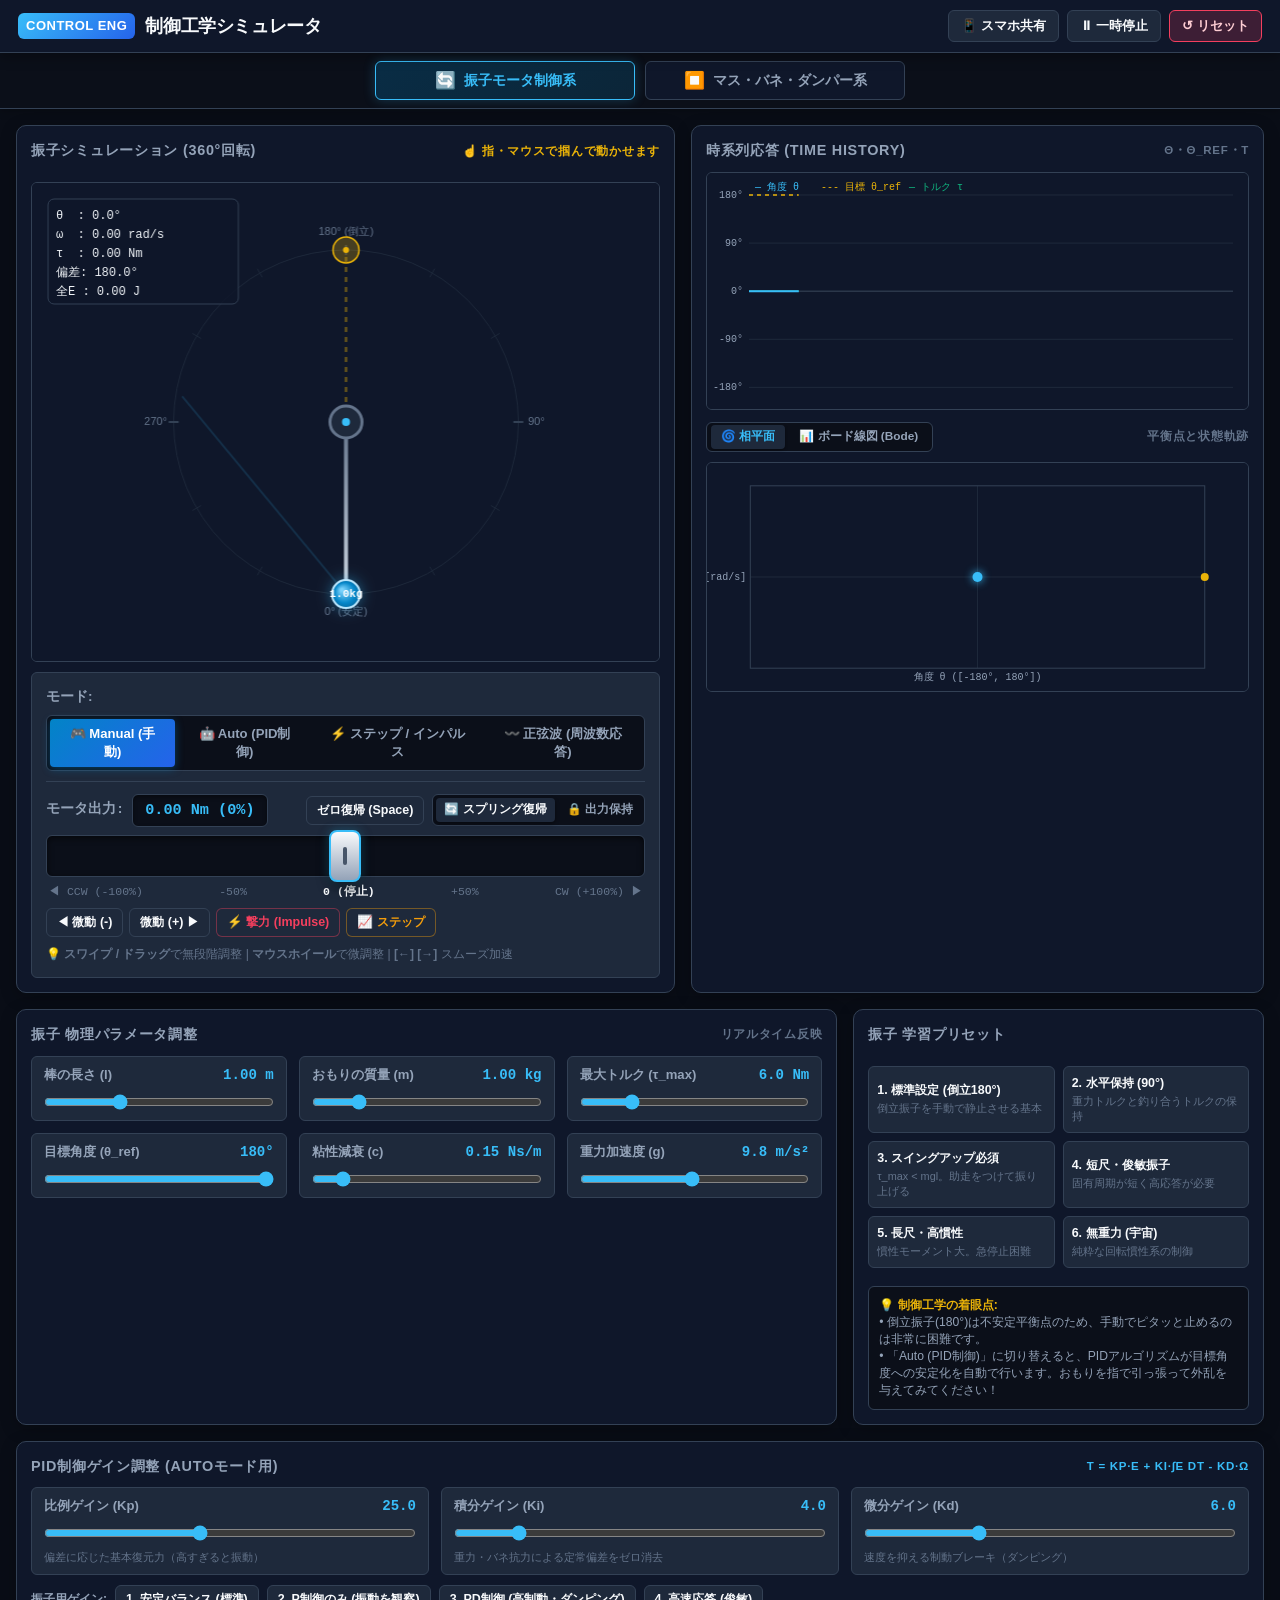
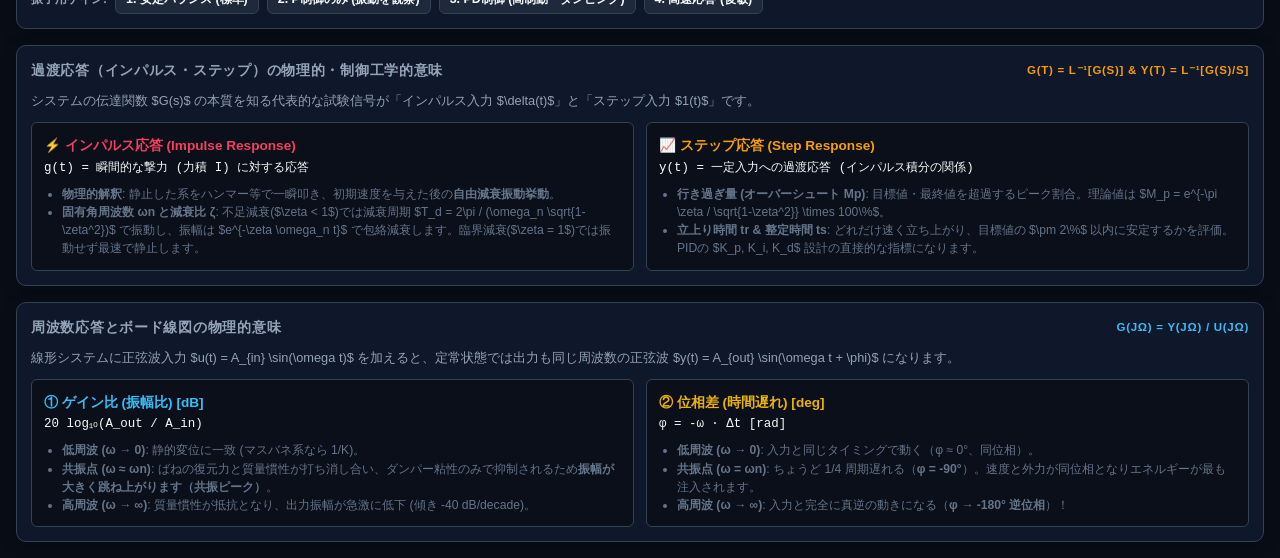
==== commit db3a16a7: "Add interactive Nyquist / vector locus plot below the Bode plot" ====
--- a/index.html
+++ b/index.html
@@ -331,6 +331,23 @@
                     <canvas id="bodeCanvas" style="display: none;"></canvas>
                 </div>
             </div>
+
+            <!-- ボード線図の下: ベクトル軌跡 (ナイキスト線図) -->
+            <div class="chart-box" id="nyquist-chart-box" style="display: none;">
+                <div class="card-title" style="display: flex; justify-content: space-between; align-items: center; flex-wrap: wrap; gap: 6px;">
+                    <span>🧭 ベクトル軌跡 (ナイキスト線図)</span>
+                    <div style="display: flex; align-items: center; gap: 6px;">
+                        <div class="chart-subtab-group" id="nyquist-type-tabs" style="display: none;">
+                            <button id="btn-nyq-matched" class="btn-subtab active" title="ボード線図と対応する閉ループ伝達関数 T(jω) のベクトル軌跡">T(jω) 閉ループ</button>
+                            <button id="btn-nyq-loop" class="btn-subtab" title="(-1, 0)臨界点と安定余裕を見る一巡伝達関数 L(jω) のナイキスト線図">L(jω) 一巡/安定余裕</button>
+                        </div>
+                        <span id="nyquist-chart-sub" style="font-size: 0.72rem; color: var(--text-muted);">G(jω) 複素平面</span>
+                    </div>
+                </div>
+                <div class="chart-canvas-wrapper">
+                    <canvas id="nyquistCanvas"></canvas>
+                </div>
+            </div>
         </section>
 
         <!-- セクション 3: パラメータ設定 & プリセット & 解説 -->
--- a/css/style.css
+++ b/css/style.css
@@ -608,7 +608,7 @@
     overflow: hidden;
 }
 
-canvas#timeCanvas, canvas#phaseCanvas, canvas#bodeCanvas {
+canvas#timeCanvas, canvas#phaseCanvas, canvas#bodeCanvas, canvas#nyquistCanvas {
     position: absolute;
     top: 0;
     left: 0;
@@ -617,7 +617,7 @@
     display: block;
 }
 
-canvas#bodeCanvas {
+canvas#bodeCanvas, canvas#nyquistCanvas {
     cursor: crosshair;
     touch-action: none;
 }
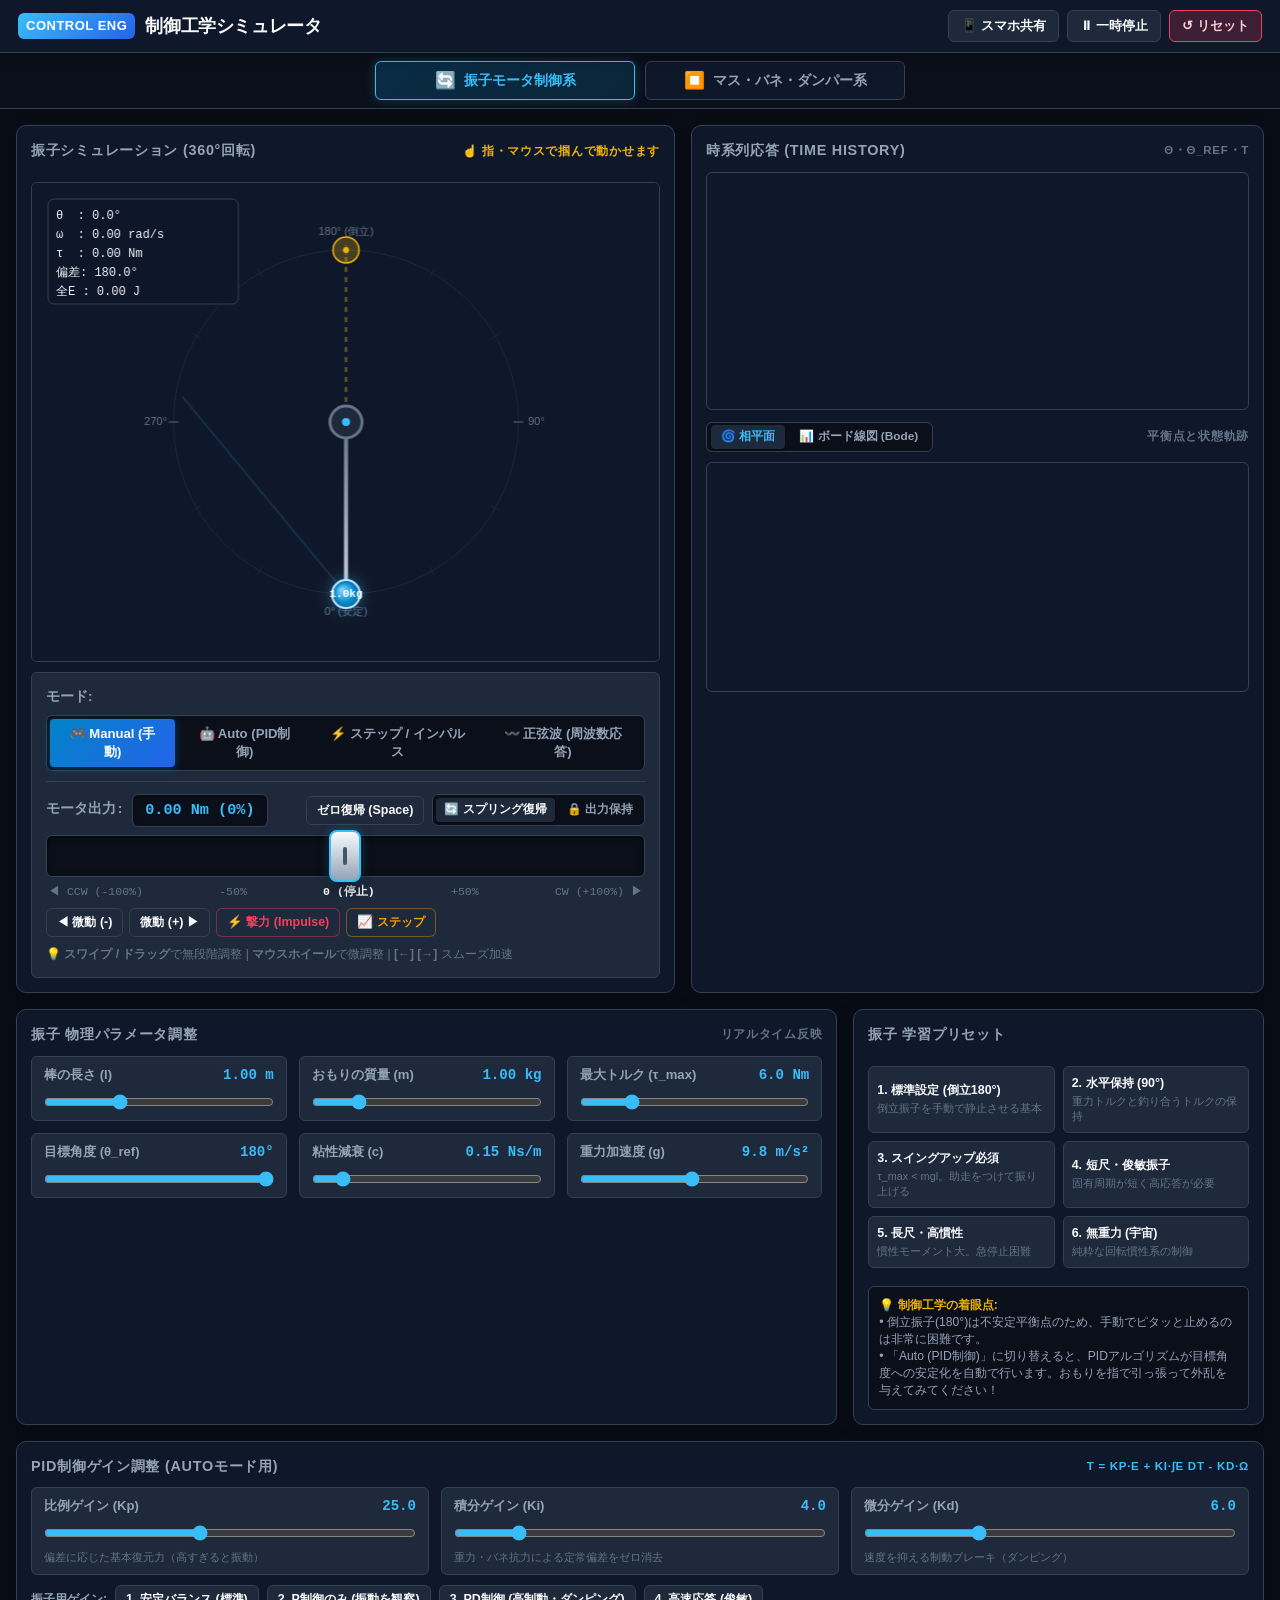
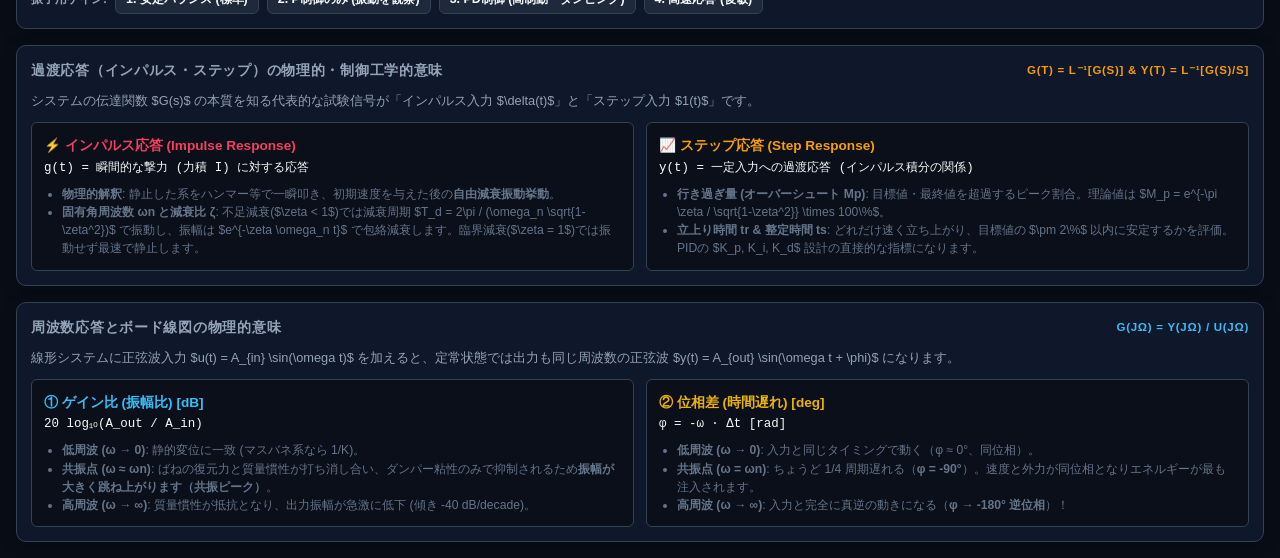
==== commit c872bbe1: "Add DC gain normalized (0 dB reference) display option for Bode and Nyquist plots" ====
--- a/index.html
+++ b/index.html
@@ -294,6 +294,9 @@
                         <button id="btn-bode-toggle-guide" class="btn btn-toggle active" title="ボード線図上の領域色分けと漸近線ガイドの表示切替">
                             📖 ガイド ON
                         </button>
+                        <button id="btn-bode-toggle-dc-norm" class="btn btn-toggle" title="開ループ時に静的DCゲイン(1/K)で割って、低周波 ω→0 を 0 dB に揃えて表示します（教科書基準）">
+                            ⚖️ DC正規化 (0dB基準) OFF
+                        </button>
                         <button id="btn-bode-clear" class="btn btn-danger" title="ボード線図の測定プロットを消去します">
                             ↺ プロット消去
                         </button>
